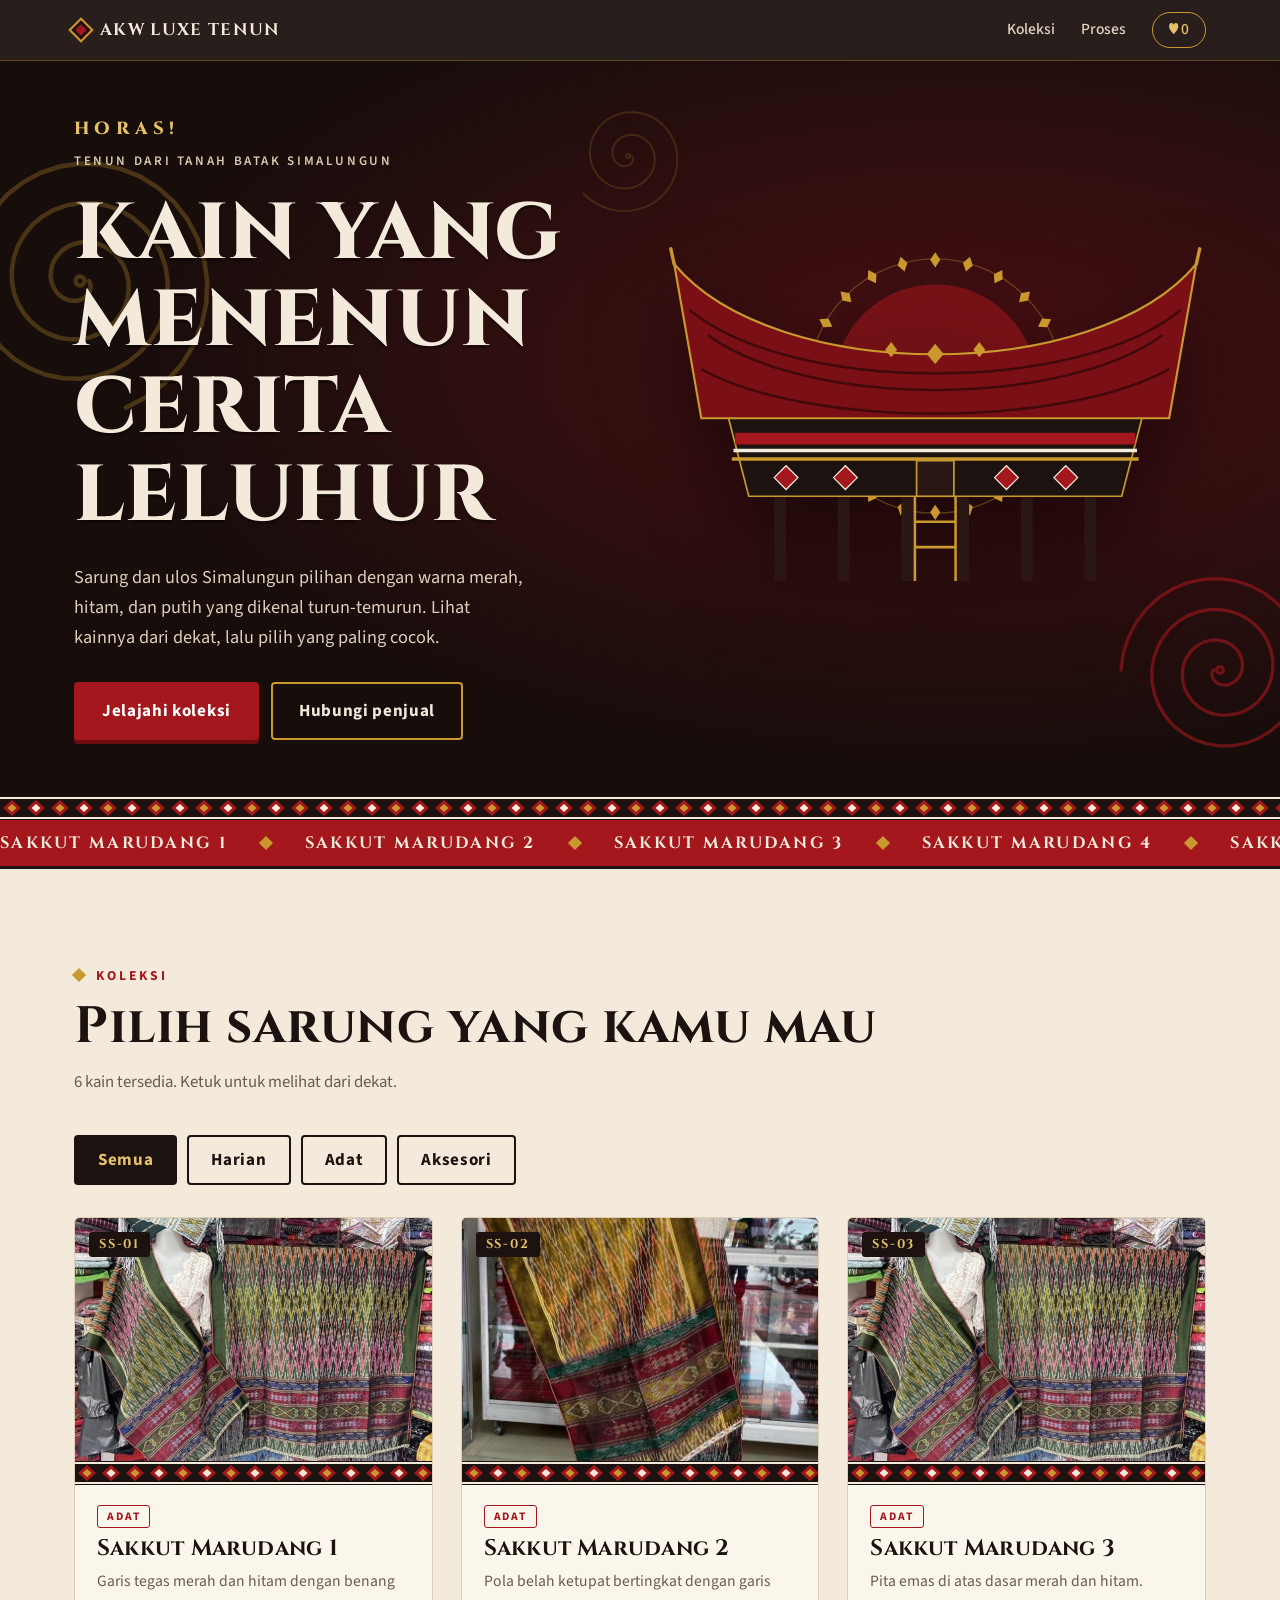
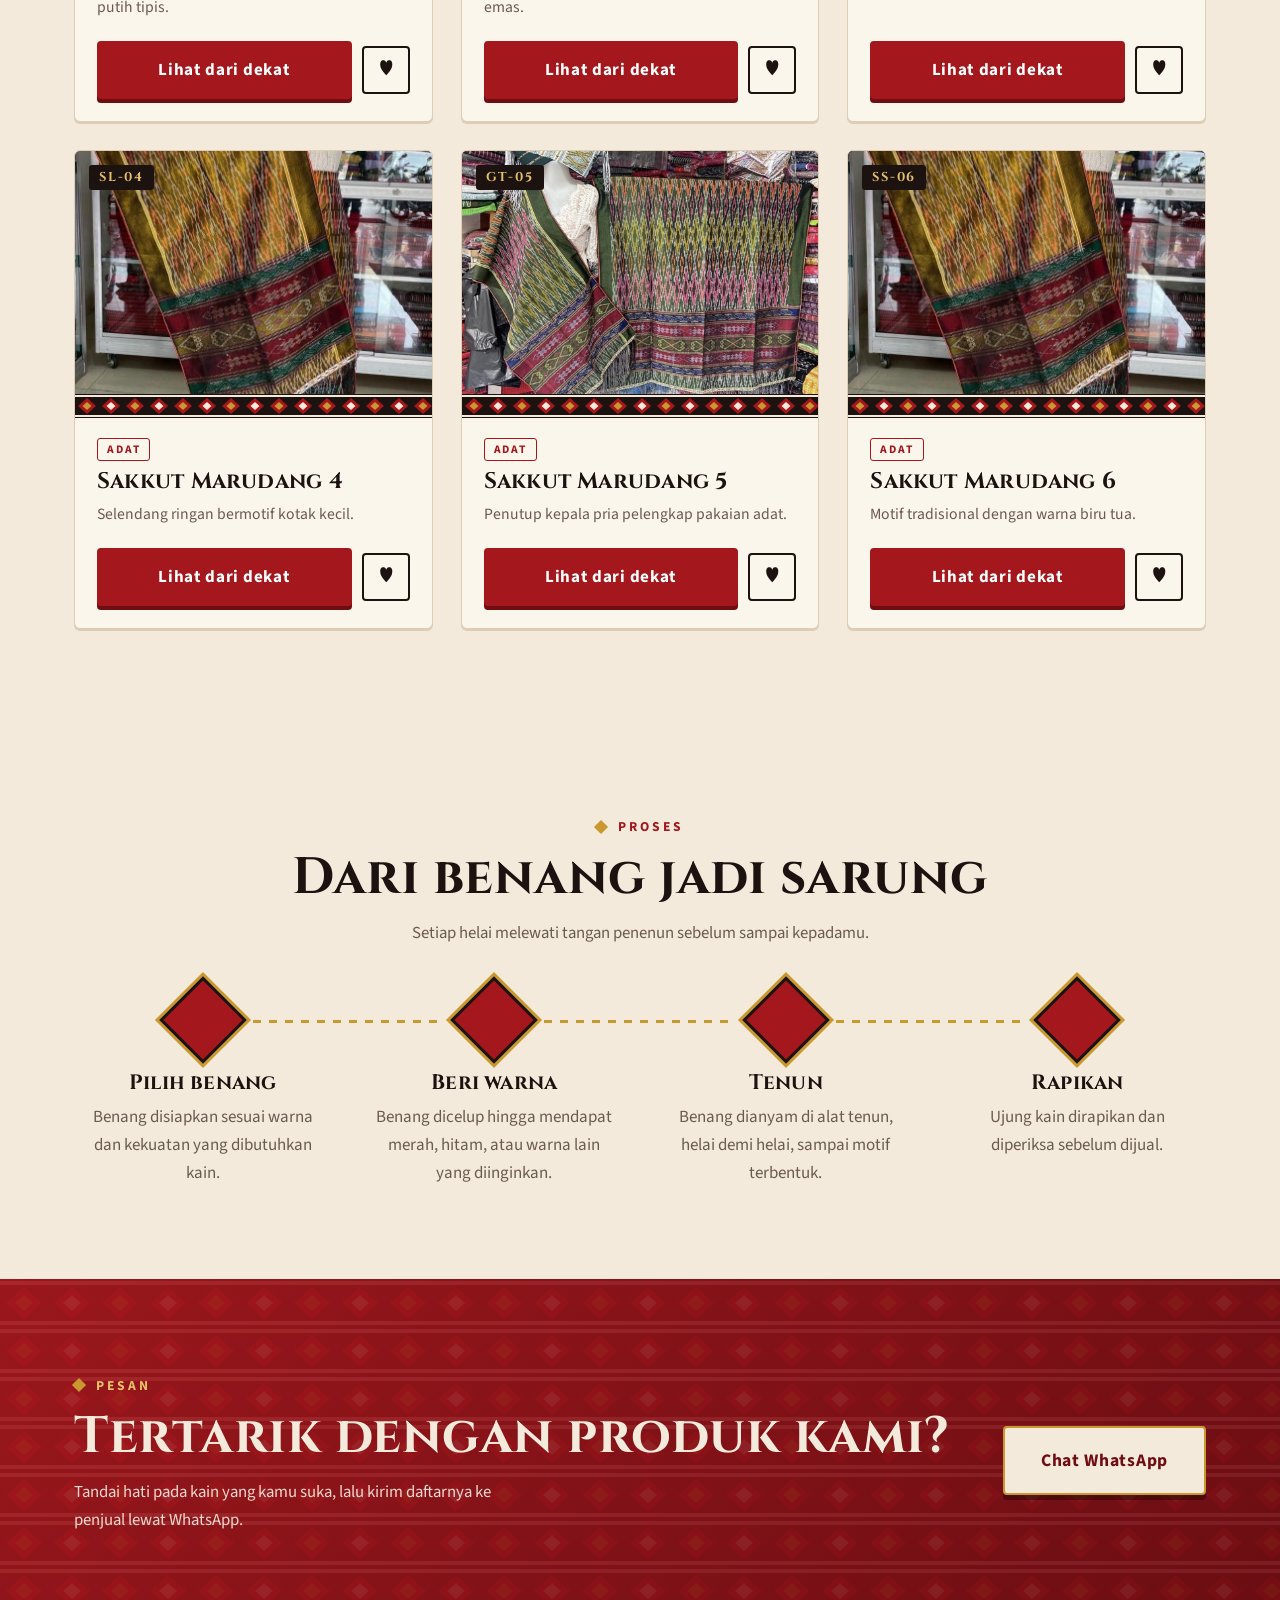
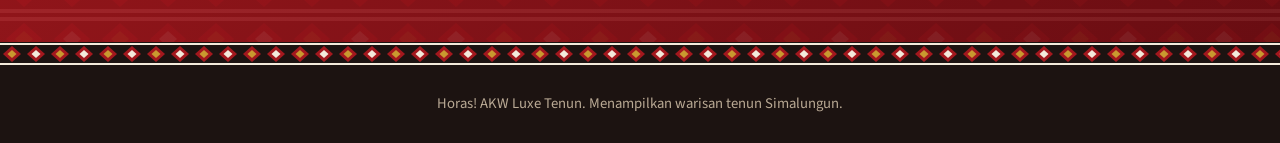
==== index.html @ 1ced28cb "Fix title typo in index.html" ====
<!DOCTYPE html>
<html lang="id">
<head>
<meta charset="utf-8">
<meta name="viewport" content="width=device-width, initial-scale=1, viewport-fit=cover">
<title>AKW Luxe Tenun</title>
<meta name="description" content="Katalog sarung dan ulos Simalungun pilihan. Lihat kainnya dari dekat, ubah warnanya, lalu pesan lewat WhatsApp.">
<link rel="preconnect" href="https://fonts.googleapis.com">
<link rel="preconnect" href="https://fonts.gstatic.com" crossorigin>
<link href="https://fonts.googleapis.com/css2?family=Cinzel:wght@600;700;800&family=Source+Sans+3:wght@400;500;600;700&display=swap" rel="stylesheet">
<link rel="stylesheet" href="style.css">
</head>
<body>

<a class="skip" href="#koleksi">Lompat ke koleksi</a>

<nav id="nav">
 <div class="wrap bar">
  <a class="brand" href="#atas" aria-label="Sarung Simalungun, ke atas"><i class="dia" aria-hidden="true"></i><span>AKW Luxe Tenun</span></a>
  <button class="burger" id="burger" aria-label="Buka menu" aria-expanded="false" aria-controls="menu"><span></span><span></span><span></span></button>
  <div class="menu" id="menu">
   <a href="#koleksi">Koleksi</a>
   <a href="#proses">Proses</a>
   <a href="#kontak" class="favpill" id="favn">♥ <span id="favc">0</span></a>
  </div>
 </div>
 <div id="prog" aria-hidden="true"></div>
</nav>

<header class="hero" id="atas">
 <div class="hero-bg" aria-hidden="true">
  <svg class="spiral s1" id="sp1" viewBox="0 0 200 200"></svg>
  <svg class="spiral s2" id="sp2" viewBox="0 0 200 200"></svg>
  <svg class="spiral s3" id="sp3" viewBox="0 0 200 200"></svg>
 </div>
 <div class="wrap hero-in">
  <div class="hero-txt">
   <p class="horas">Horas!</p>
   <small>Tenun dari tanah Batak Simalungun</small>
   <h1>Kain yang menenun cerita leluhur</h1>
   <p class="sub">Sarung dan ulos Simalungun pilihan dengan warna merah, hitam, dan putih yang dikenal turun-temurun. Lihat kainnya dari dekat, lalu pilih yang paling cocok.</p>
   <div class="btns"><a class="btn main" href="#koleksi">Jelajahi koleksi</a><a class="btn ghost" href="#kontak">Hubungi penjual</a></div>
  </div>
  <div class="hero-art" aria-hidden="true" id="art">
   <svg viewBox="0 0 640 440" class="house" role="img" aria-label="Ilustrasi rumah adat Batak">
    <g class="sun">
     <circle cx="320" cy="170" r="150" fill="none" stroke="#c9992f" stroke-opacity=".35" stroke-width="1.5"/>
     <circle cx="320" cy="170" r="120" fill="#a3171d" fill-opacity=".55"/>
     <g id="ring" fill="#c9992f"></g>
    </g>
    <g class="hs">
     <g fill="#2a1612">
      <rect x="130" y="300" width="14" height="100"/><rect x="205" y="300" width="14" height="100"/>
      <rect x="280" y="300" width="14" height="100"/><rect x="346" y="300" width="14" height="100"/>
      <rect x="421" y="300" width="14" height="100"/><rect x="496" y="300" width="14" height="100"/>
     </g>
     <path d="M296 400 L296 300 M344 400 L344 300 M296 330h48M296 360h48" stroke="#c9992f" stroke-width="3" fill="none"/>
     <path d="M100 300 L540 300 L568 192 L72 192 Z" fill="#1c1311" stroke="#c9992f" stroke-width="2"/>
     <path d="M84 232 L556 232" stroke="#a3171d" stroke-width="14"/>
     <path d="M82 246 L558 246" stroke="#f3eadb" stroke-width="4"/>
     <path d="M80 256 L560 256" stroke="#c9992f" stroke-width="4"/>
     <g fill="#a3171d" stroke="#f3eadb" stroke-width="1.5">
      <path d="M130 278 l14 -14 l14 14 l-14 14z"/><path d="M200 278 l14 -14 l14 14 l-14 14z"/>
      <path d="M390 278 l14 -14 l14 14 l-14 14z"/><path d="M460 278 l14 -14 l14 14 l-14 14z"/>
     </g>
     <rect x="298" y="258" width="44" height="42" fill="#2a1612" stroke="#c9992f" stroke-width="2"/>
     <path d="M12 26 C 130 168, 510 168, 628 26 L 596 208 L 44 208 Z" fill="#7a1015" stroke="#c9992f" stroke-width="2.5"/>
     <path d="M52 110 C 170 196, 470 196, 588 110" stroke="#2a0709" stroke-width="3" fill="none" opacity=".7"/>
     <path d="M44 150 C 170 220, 470 220, 596 150" stroke="#2a0709" stroke-width="3" fill="none" opacity=".7"/>
     <path d="M30 80 C 150 180, 490 180, 610 80" stroke="#2a0709" stroke-width="3" fill="none" opacity=".7"/>
     <path d="M12 26 l-4 -18 M628 26 l4 -18" stroke="#c9992f" stroke-width="4" stroke-linecap="round"/>
     <g fill="#c9992f"><path d="M320 120 l10 12 l-10 12 l-10 -12z"/><path d="M268 118 l7 9 l-7 9 l-7 -9z"/><path d="M372 118 l7 9 l-7 9 l-7 -9z"/></g>
    </g>
   </svg>
  </div>
 </div>
 <div class="band" aria-hidden="true"></div>
</header>

<div class="tick" aria-hidden="true"><div id="tk"></div></div>

<main>

<section id="koleksi">
 <div class="wrap">
  <div class="sec-head">
   <p class="kicker">Koleksi</p>
   <h2>Pilih sarung yang kamu mau</h2>
   <p class="lead" id="cnt"></p>
  </div>
  <div class="filters" id="flt" role="group" aria-label="Saring koleksi"></div>
  <div class="grid" id="grid"></div>
 </div>
</section>

<section id="proses">
 <div class="wrap">
  <div class="sec-head center">
   <p class="kicker">Proses</p>
   <h2>Dari benang jadi sarung</h2>
   <p class="lead">Setiap helai melewati tangan penenun sebelum sampai kepadamu.</p>
  </div>
  <ol class="steps">
   <li class="step"><i class="num">1</i><h3>Pilih benang</h3><p>Benang disiapkan sesuai warna dan kekuatan yang dibutuhkan kain.</p></li>
   <li class="step"><i class="num">2</i><h3>Beri warna</h3><p>Benang dicelup hingga mendapat merah, hitam, atau warna lain yang diinginkan.</p></li>
   <li class="step"><i class="num">3</i><h3>Tenun</h3><p>Benang dianyam di alat tenun, helai demi helai, sampai motif terbentuk.</p></li>
   <li class="step"><i class="num">4</i><h3>Rapikan</h3><p>Ujung kain dirapikan dan diperiksa sebelum dijual.</p></li>
  </ol>
 </div>
</section>

<section class="contact" id="kontak">
 <div class="wrap contact-in">
  <div>
   <p class="kicker light">Pesan</p>
   <h2>Tertarik dengan produk kami?</h2>
   <p class="lead" id="favtxt"></p>
   <div id="favlist" class="chips"></div>
  </div>
  <a class="btn wa" id="wa" href="https://wa.me/6282284374150" rel="noopener">Chat WhatsApp</a>
 </div>
</section>
</main>

<div class="band" aria-hidden="true"></div>
<footer><div class="wrap">Horas! AKW Luxe Tenun. Menampilkan warisan tenun Simalungun.</div></footer>

<dialog id="dlg" aria-labelledby="dt">
 <button class="x" id="dx" aria-label="Tutup">&times;</button>
 <div class="vw">
  <div class="stage" id="stg"><div class="fab" id="fab"><div class="fin pt" id="fin"></div></div><div class="thumbs" id="thumbs" hidden></div></div>
  <div class="info">
   <span class="tag" id="dc"></span>
   <h2 id="dt"></h2>
   <p id="dd"></p>
   <p class="use" id="du"></p>
   <div class="ctl">
    <label class="lbl" for="zm" id="zml">Perbesar serat kain</label>
    <input type="range" id="zm" min="12" max="48" value="24">
   </div>
   <p class="hint">Gerakkan kursor atau jari di atas kain untuk memiringkannya.</p>
   <div class="btns end"><button class="btn main" id="dfav"></button><a class="btn ghost" id="dwa" href="#" rel="noopener">Tanya kain ini</a></div>
  </div>
 </div>
</dialog>

<script src="script.js"></script>
</body>
</html>
---- style.css ----
/* ===== Sarung Simalungun, gaya Batak =====
   Palet: merah ulos, hitam, putih gading, emas. */
:root{
 --red:#a3171d;--red-d:#6f0d12;--ink:#1c1311;--ink2:#2a1a16;--gold:#c9992f;--gold-l:#e6c06a;
 --cream:#f3eadb;--paper:#fbf6ec;--line:#dccdb4;--muted:#6b5a52;
 --band:url("data:image/svg+xml,%3Csvg xmlns='http://www.w3.org/2000/svg' width='48' height='24' viewBox='0 0 48 24'%3E%3Crect width='48' height='24' fill='%231c1311'/%3E%3Crect y='1' width='48' height='2' fill='%23f3eadb'/%3E%3Crect y='21' width='48' height='2' fill='%23f3eadb'/%3E%3Cpath d='M12 4l9 8-9 8-9-8z' fill='%23a3171d'/%3E%3Cpath d='M36 4l9 8-9 8-9-8z' fill='%23a3171d'/%3E%3Cpath d='M12 8l4.5 4-4.5 4-4.5-4z' fill='%23c9992f'/%3E%3Cpath d='M36 8l4.5 4-4.5 4-4.5-4z' fill='%23f3eadb'/%3E%3C/svg%3E");
 --head:"Cinzel",Georgia,"Times New Roman",serif;
 --body:"Source Sans 3",system-ui,-apple-system,"Segoe UI",sans-serif;
}
*,*::before,*::after{box-sizing:border-box}
html{scroll-behavior:smooth;scroll-padding-top:72px;background:var(--ink)}
body{margin:0;background:var(--cream);color:var(--ink);font:17px/1.65 var(--body);-webkit-font-smoothing:antialiased;overflow-x:hidden}
h1,h2,h3{font-family:var(--head);font-weight:700;line-height:1.1;margin:0;letter-spacing:.01em}
p{margin:0}
button{font:inherit;color:inherit;cursor:pointer}
:focus-visible{outline:3px solid var(--gold);outline-offset:3px}
.wrap{max-width:1180px;margin:0 auto;padding:0 24px}
.skip{position:absolute;left:-999px;top:8px;background:var(--gold);color:var(--ink);padding:8px 14px;z-index:100;border-radius:6px}
.skip:focus{left:8px}

/* pita ulos */
.band{height:24px;background:var(--band) 0 0/48px 24px repeat-x}
.dia{display:inline-block;width:14px;height:14px;background:var(--red);transform:rotate(45deg);box-shadow:inset 0 0 0 3px var(--ink),0 0 0 2px var(--gold)}

/* ===== navigasi ===== */
nav{position:sticky;top:0;z-index:50;background:rgba(23,13,11,.92);backdrop-filter:blur(10px);border-bottom:1px solid rgba(201,153,47,.35);color:var(--cream)}
.bar{display:flex;align-items:center;justify-content:space-between;height:60px}
.brand{display:flex;align-items:center;gap:12px;color:var(--cream);text-decoration:none;font:700 1.05rem var(--head);letter-spacing:.08em;text-transform:uppercase;white-space:nowrap}
.menu{display:flex;align-items:center;gap:26px}
.menu a{color:#e3d6c2;text-decoration:none;font-weight:500;font-size:.97rem;padding:6px 0;position:relative}
.menu a:not(.favpill)::after{content:"";position:absolute;left:0;right:0;bottom:0;height:2px;background:var(--gold);transform:scaleX(0);transform-origin:left;transition:transform .3s}
.menu a:hover::after,.menu a.on::after{transform:scaleX(1)}
.menu a:hover{color:#fff}
.favpill{border:1.5px solid var(--gold);color:var(--gold-l)!important;border-radius:999px;padding:4px 16px!important;font-weight:600;transition:background .2s,color .2s}
.favpill:hover{background:var(--gold);color:var(--ink)!important}
.favpill.bump{animation:bump .4s}
@keyframes bump{50%{transform:scale(1.18)}}
#prog{position:absolute;left:0;bottom:-1px;height:3px;width:0;background:linear-gradient(90deg,var(--red),var(--gold))}
.burger{display:none;background:none;border:0;width:44px;height:44px;padding:0;position:relative}
.burger span{position:absolute;left:10px;right:10px;height:2px;background:var(--cream);transition:.25s}
.burger span:nth-child(1){top:15px}.burger span:nth-child(2){top:21px}.burger span:nth-child(3){top:27px}
.burger[aria-expanded="true"] span:nth-child(1){top:21px;transform:rotate(45deg)}
.burger[aria-expanded="true"] span:nth-child(2){opacity:0}
.burger[aria-expanded="true"] span:nth-child(3){top:21px;transform:rotate(-45deg)}
@media(max-width:760px){
 .burger{display:block}
 .menu{position:absolute;top:60px;left:0;right:0;flex-direction:column;align-items:stretch;gap:0;background:#170d0b;border-bottom:1px solid rgba(201,153,47,.35);padding:8px 24px 18px;display:none}
 .menu.open{display:flex}
 .menu a{padding:14px 0;border-bottom:1px solid rgba(255,255,255,.08)}
 .favpill{text-align:center;margin-top:12px;border-bottom:1.5px solid var(--gold)!important}
}

/* ===== tombol ===== */
.btns{display:flex;gap:12px;flex-wrap:wrap}
.btns.end{margin-top:auto;padding-top:6px}
.btn{display:inline-flex;align-items:center;justify-content:center;padding:13px 26px;border-radius:4px;text-decoration:none;font-weight:700;letter-spacing:.04em;border:2px solid var(--gold);background:none;color:var(--ink);transition:transform .2s,box-shadow .2s,background .2s,color .2s}
.btn:hover{transform:translateY(-2px);box-shadow:0 6px 0 rgba(0,0,0,.18)}
.btn.main{background:var(--red);border-color:var(--red);color:#fff;box-shadow:0 4px 0 var(--red-d)}
.btn.main:hover{box-shadow:0 6px 0 var(--red-d)}
.btn.ghost{color:var(--cream);border-color:var(--gold)}
.btn.ghost:hover{background:var(--gold);color:var(--ink)}
.btn.sm{padding:9px 18px;font-size:.92rem}
.dlg-light .btn.ghost,.info .btn.ghost{color:var(--ink)}
.info .btn.ghost:hover{color:var(--ink)}

/* ===== hero ===== */
.hero{position:relative;background:radial-gradient(ellipse at 75% 40%,#4a0f13 0,#170d0b 62%);color:var(--cream);overflow:hidden}
.hero-bg{position:absolute;inset:0;pointer-events:none}
.spiral{position:absolute;fill:none;stroke:var(--gold);stroke-width:3;stroke-linecap:round;opacity:.28}
.s1{width:300px;left:-70px;top:70px}
.s2{width:220px;right:-50px;bottom:40px;stroke:var(--red);opacity:.6;transform:scaleX(-1)}
.s3{width:130px;left:44%;top:30px;opacity:.18}
.hero-in{position:relative;display:grid;grid-template-columns:1.05fr 1fr;gap:20px;align-items:center;min-height:min(720px,calc(100svh - 84px));padding-top:56px;padding-bottom:56px}
.horas{font:800 1.1rem var(--head);color:var(--gold-l);letter-spacing:.3em;text-transform:uppercase;margin-bottom:10px}
.hero small{display:block;color:#d9c9b0;letter-spacing:.2em;text-transform:uppercase;font-weight:600;font-size:.82rem;margin-bottom:18px}
.hero h1{font-size:clamp(2.5rem,6.2vw,5rem);text-transform:uppercase;font-weight:800;margin-bottom:22px;text-shadow:0 3px 0 rgba(0,0,0,.35)}
.sub{max-width:50ch;color:#ddd0bb;font-size:1.14rem;margin-bottom:30px}
.hero-txt>*{opacity:0;transform:translateY(18px);animation:up .8s cubic-bezier(.2,.7,.2,1) forwards}
.hero-txt>*:nth-child(2){animation-delay:.08s}.hero-txt>*:nth-child(3){animation-delay:.16s}.hero-txt>*:nth-child(4){animation-delay:.26s}.hero-txt>*:nth-child(5){animation-delay:.36s}
@keyframes up{to{opacity:1;transform:none}}
.hero-art{position:relative;perspective:900px}
.house{width:100%;height:auto;display:block;filter:drop-shadow(0 30px 40px rgba(0,0,0,.5));transition:transform .2s ease-out}
.sun{transform-origin:320px 170px}
#ring{transform-origin:320px 170px;animation:spin 60s linear infinite}
@keyframes spin{to{transform:rotate(360deg)}}
@media(max-width:900px){
 .hero-in{grid-template-columns:1fr;padding-top:36px}
 .hero-art{max-width:520px;margin:0 auto;order:-1}
 .s1{opacity:.15}
}

/* teks berjalan */
.tick{overflow:hidden;background:var(--red);color:var(--cream);border-bottom:3px solid var(--ink)}
.tick div{display:flex;gap:0;width:max-content;animation:tk 50s linear infinite;font:700 1.02rem var(--head);letter-spacing:.14em;text-transform:uppercase}
.tick span{padding:12px 0;display:flex;align-items:center}
.tick span::after{content:"";width:10px;height:10px;background:var(--gold);transform:rotate(45deg);margin:0 34px}
@keyframes tk{to{transform:translateX(-50%)}}

/* ===== bagian umum ===== */
section{padding:92px 0}
section.dark{background:var(--ink);color:var(--cream)}
section.paper{background:var(--paper);border-block:1px solid var(--line)}
.sec-head{margin-bottom:38px}
.sec-head.center{text-align:center}.sec-head.center .lead{margin-inline:auto}
.kicker{display:inline-flex;align-items:center;gap:12px;color:var(--red);font:700 .85rem var(--body);letter-spacing:.22em;text-transform:uppercase;margin-bottom:14px}
.kicker::before{content:"";width:10px;height:10px;background:var(--gold);transform:rotate(45deg)}
.dark .kicker,.kicker.light{color:var(--gold-l)}
h2{font-size:clamp(2rem,4.6vw,3.2rem);margin-bottom:14px}
.lead{max-width:58ch;color:var(--muted);font-size:1.05rem}
.dark .lead{color:#cdbfa9}

.rv{opacity:0;transform:translateY(26px);transition:opacity .7s,transform .7s cubic-bezier(.2,.7,.2,1)}
.rv.in{opacity:1;transform:none}

/* ===== motif kain ===== */
.pt{--s:24px;--s2:calc(var(--s)*1.2);position:relative}
.pt::after{content:"";position:absolute;inset:0;pointer-events:none;background:repeating-linear-gradient(0deg,rgba(0,0,0,.1) 0 1px,transparent 1px 3px),repeating-linear-gradient(90deg,rgba(255,255,255,.06) 0 1px,transparent 1px 3px)}
.p1{background:repeating-linear-gradient(90deg,var(--a) 0 var(--s),var(--b) var(--s) calc(var(--s)*1.25),var(--c) calc(var(--s)*1.25) calc(var(--s)*1.45),var(--b) calc(var(--s)*1.45) calc(var(--s)*1.7))}
.p2{background:repeating-linear-gradient(0deg,transparent 0 calc(var(--s2)*.9),var(--c) calc(var(--s2)*.9) var(--s2)),
 linear-gradient(135deg,var(--b) 25%,transparent 25%) calc(var(--s2)/-2) 0/var(--s2) var(--s2),
 linear-gradient(225deg,var(--b) 25%,transparent 25%) calc(var(--s2)/-2) 0/var(--s2) var(--s2),
 linear-gradient(315deg,var(--b) 25%,transparent 25%) 0 0/var(--s2) var(--s2),
 linear-gradient(45deg,var(--b) 25%,var(--a) 25%) 0 0/var(--s2) var(--s2)}
.p3{background:repeating-linear-gradient(0deg,transparent 0 calc(var(--s)*.7),var(--c) calc(var(--s)*.7) var(--s)),repeating-linear-gradient(90deg,var(--a) 0 calc(var(--s)*1.5),var(--b) calc(var(--s)*1.5) calc(var(--s)*3))}
.p4{background:radial-gradient(var(--c) 0 18%,transparent 19%) 0 0/var(--s2) var(--s2),conic-gradient(var(--a) 25%,var(--b) 0 50%,var(--a) 0 75%,var(--b) 0) 0 0/var(--s2) var(--s2)}

/* ===== koleksi ===== */
.filters{display:flex;gap:10px;flex-wrap:wrap;margin-bottom:32px}
.filters button{padding:9px 22px;border-radius:4px;border:2px solid var(--ink);background:none;font-weight:700;letter-spacing:.04em;transition:.2s}
.filters button:hover{background:rgba(28,19,17,.07)}
.filters button[aria-pressed="true"]{background:var(--ink);color:var(--gold-l);border-color:var(--ink)}
.grid{display:grid;grid-template-columns:repeat(auto-fill,minmax(310px,1fr));gap:28px}
.card{background:var(--paper);border:1px solid var(--line);border-radius:6px;overflow:hidden;display:flex;flex-direction:column;box-shadow:0 2px 0 var(--line);transition:transform .3s,box-shadow .3s}
.card:hover{transform:translateY(-6px);box-shadow:0 14px 28px rgba(28,19,17,.18)}
.card[hidden]{display:none}
.fabric{position:relative;aspect-ratio:4/3;overflow:hidden}
.fabric .pat{position:absolute;inset:-2px;transition:transform .8s cubic-bezier(.2,.7,.2,1)}
.card:hover .fabric .pat{transform:scale(1.1)}
.fabric::before{content:"";position:absolute;left:0;right:0;bottom:0;height:24px;background:var(--band) 0 0/48px 24px repeat-x;z-index:2}
.code{position:absolute;top:14px;left:14px;z-index:3;background:var(--ink);color:var(--gold-l);font:700 .8rem var(--head);letter-spacing:.14em;padding:4px 10px;border-radius:3px}
.cbody{padding:20px 22px 22px;display:flex;flex-direction:column;gap:8px;flex:1}
.tag{display:inline-block;align-self:flex-start;color:var(--red);border:1.5px solid var(--red);border-radius:3px;font:700 .72rem var(--body);letter-spacing:.16em;text-transform:uppercase;padding:2px 9px}
.card h3{font-size:1.4rem}
.card p{color:var(--muted);font-size:.98rem}
.crow{display:flex;gap:10px;align-items:center;margin-top:auto;padding-top:12px}
.crow .btn{flex:1}
.fav{width:48px;height:48px;border-radius:4px;border:2px solid var(--ink);background:none;font-size:1.3rem;line-height:1;transition:.2s;flex:none}
.fav:hover{border-color:var(--red);color:var(--red)}
.fav[aria-pressed="true"]{background:var(--red);border-color:var(--red);color:#fff;animation:bump .35s}

/* ===== proses ===== */
.steps{list-style:none;margin:0;padding:0;display:grid;grid-template-columns:repeat(auto-fit,minmax(230px,1fr));gap:34px;counter-reset:s}
.step{text-align:center;padding:0 8px;position:relative;opacity:.35;transform:translateY(20px);transition:opacity .7s,transform .7s}
.step.on{opacity:1;transform:none}
.step:not(:last-child)::after{content:"";position:absolute;top:34px;left:calc(50% + 50px);width:calc(100% - 100px + 34px);height:3px;background:repeating-linear-gradient(90deg,var(--gold) 0 8px,transparent 8px 16px)}
@media(max-width:700px){.step:not(:last-child)::after{display:none}}
.num{display:grid;place-items:center;width:68px;height:68px;margin:0 auto 18px;position:relative;font:800 1.6rem var(--head);color:var(--cream);font-style:normal}
.num::before{content:"";position:absolute;inset:6px;background:var(--red);transform:rotate(45deg);box-shadow:0 0 0 3px var(--ink),0 0 0 6px var(--gold);transition:background .5s}
.step.on .num::before{background:var(--red)}
.num{z-index:1}.num{text-shadow:0 1px 0 rgba(0,0,0,.4)}
.step h3{font-size:1.3rem;margin-bottom:8px}.step p{color:var(--muted)}

/* ===== kontak ===== */
.contact{background:linear-gradient(135deg,var(--red) 0,var(--red-d) 100%);color:var(--cream);position:relative;overflow:hidden}
.contact::before{content:"";position:absolute;inset:0;background:var(--band) 0 0/96px 48px;opacity:.07}
.contact-in{position:relative;display:flex;align-items:center;justify-content:space-between;gap:36px;flex-wrap:wrap}
.contact .lead{color:#f0d9d0;margin-bottom:16px}
.chips{display:flex;gap:8px;flex-wrap:wrap}
.chips span{background:rgba(0,0,0,.28);border:1px solid var(--gold);color:var(--gold-l);padding:3px 14px;border-radius:999px;font-size:.92rem;font-weight:600}
.btn.wa{background:var(--cream);color:var(--red-d);border-color:var(--gold);padding:18px 36px;font-size:1.1rem;box-shadow:0 5px 0 rgba(0,0,0,.35)}
footer{background:var(--ink);color:#b9a994;text-align:center;padding:26px 0;font-size:.92rem}

/* ===== tampilan detail ===== */
dialog{border:3px solid var(--gold);border-radius:8px;padding:0;width:min(960px,94vw);max-width:none;max-height:92vh;overflow:auto;background:var(--paper);color:var(--ink);box-shadow:0 30px 80px rgba(0,0,0,.6)}
dialog[open]{animation:pop .35s cubic-bezier(.2,.8,.2,1)}
@keyframes pop{from{opacity:0;transform:scale(.94) translateY(16px)}}
dialog::backdrop{background:rgba(15,7,5,.82);backdrop-filter:blur(3px)}
.x{position:absolute;top:10px;right:12px;z-index:5;width:42px;height:42px;border-radius:50%;border:2px solid var(--ink);background:var(--paper);font-size:1.7rem;line-height:1;transition:.2s}
.x:hover{background:var(--red);border-color:var(--red);color:#fff;transform:rotate(90deg)}
.vw{display:grid;grid-template-columns:1.05fr 1fr}
@media(max-width:760px){.vw{grid-template-columns:1fr}}
.stage{perspective:900px;display:flex;flex-direction:column;align-items:center;justify-content:center;gap:34px;padding:44px 30px;background:radial-gradient(circle at 50% 40%,#3b1a16,#140a08);min-height:380px;position:relative;overflow:hidden}
.stage::before{content:"";position:absolute;inset:0;background:var(--band) 0 0/96px 48px;opacity:.06}
.fab{width:min(100%,280px);aspect-ratio:4/5;border-radius:4px;box-shadow:0 30px 60px rgba(0,0,0,.7);transition:transform .15s;position:relative;margin:0 0 22px}
.fin{position:absolute;inset:0;border-radius:3px;overflow:hidden}
.fab::before,.fab::after{content:"";position:absolute;left:3px;right:3px;height:20px;background:repeating-linear-gradient(90deg,#e9dcc3 0 3px,transparent 3px 7px)}
.fab::before{top:-19px}
.fab::after{bottom:-19px}
.info{padding:34px 32px 30px;display:flex;flex-direction:column;gap:14px}
.info h2{font-size:2.1rem;margin:0;padding-right:36px}
.info p{color:var(--muted)}
.info .use{color:var(--ink);font-weight:600;border-left:4px solid var(--gold);padding-left:12px}
.ctl{display:flex;flex-direction:column;gap:8px}
.lbl{font-size:.82rem;font-weight:700;letter-spacing:.14em;text-transform:uppercase;color:var(--red)}
input[type=range]{width:100%;accent-color:var(--red)}
.hint{font-size:.88rem}

@media(prefers-reduced-motion:reduce){
 *,*::before,*::after{animation:none!important;transition:none!important}
 html{scroll-behavior:auto}
 .rv,.hero-txt>*,.step{opacity:1!important;transform:none!important}
}


/* ===== foto kain ===== */
.fabric .pic{position:absolute;inset:0;width:100%;height:100%;object-fit:cover;z-index:1;transition:transform .8s cubic-bezier(.2,.7,.2,1)}
.card:hover .fabric .pic{transform:scale(1.08)}
.fabric:not(.has-img) .pic{opacity:0}
.fabric::before{z-index:2}
.fab.photo{aspect-ratio:auto;width:min(100%,400px)}
.fab.photo::before,.fab.photo::after{display:none}
.fab.photo .fin{position:relative;inset:auto;border-radius:3px;background:#140a08;max-height:64vh;display:grid}
.fab.photo .fin::after{display:none}
.fab.photo .fin img{display:block;width:100%;height:auto;max-height:64vh;object-fit:contain;transition:transform .2s}
.thumbs{display:flex;gap:10px;flex-wrap:wrap;justify-content:center;position:relative;z-index:2}
.thumbs[hidden]{display:none}
.th{width:58px;height:58px;padding:0;border:2px solid rgba(255,255,255,.35);border-radius:4px;overflow:hidden;background:#140a08;transition:border-color .2s,transform .2s}
.th img{width:100%;height:100%;object-fit:cover;display:block}
.th:hover{transform:translateY(-3px)}
.th[aria-pressed="true"]{border-color:var(--gold)}
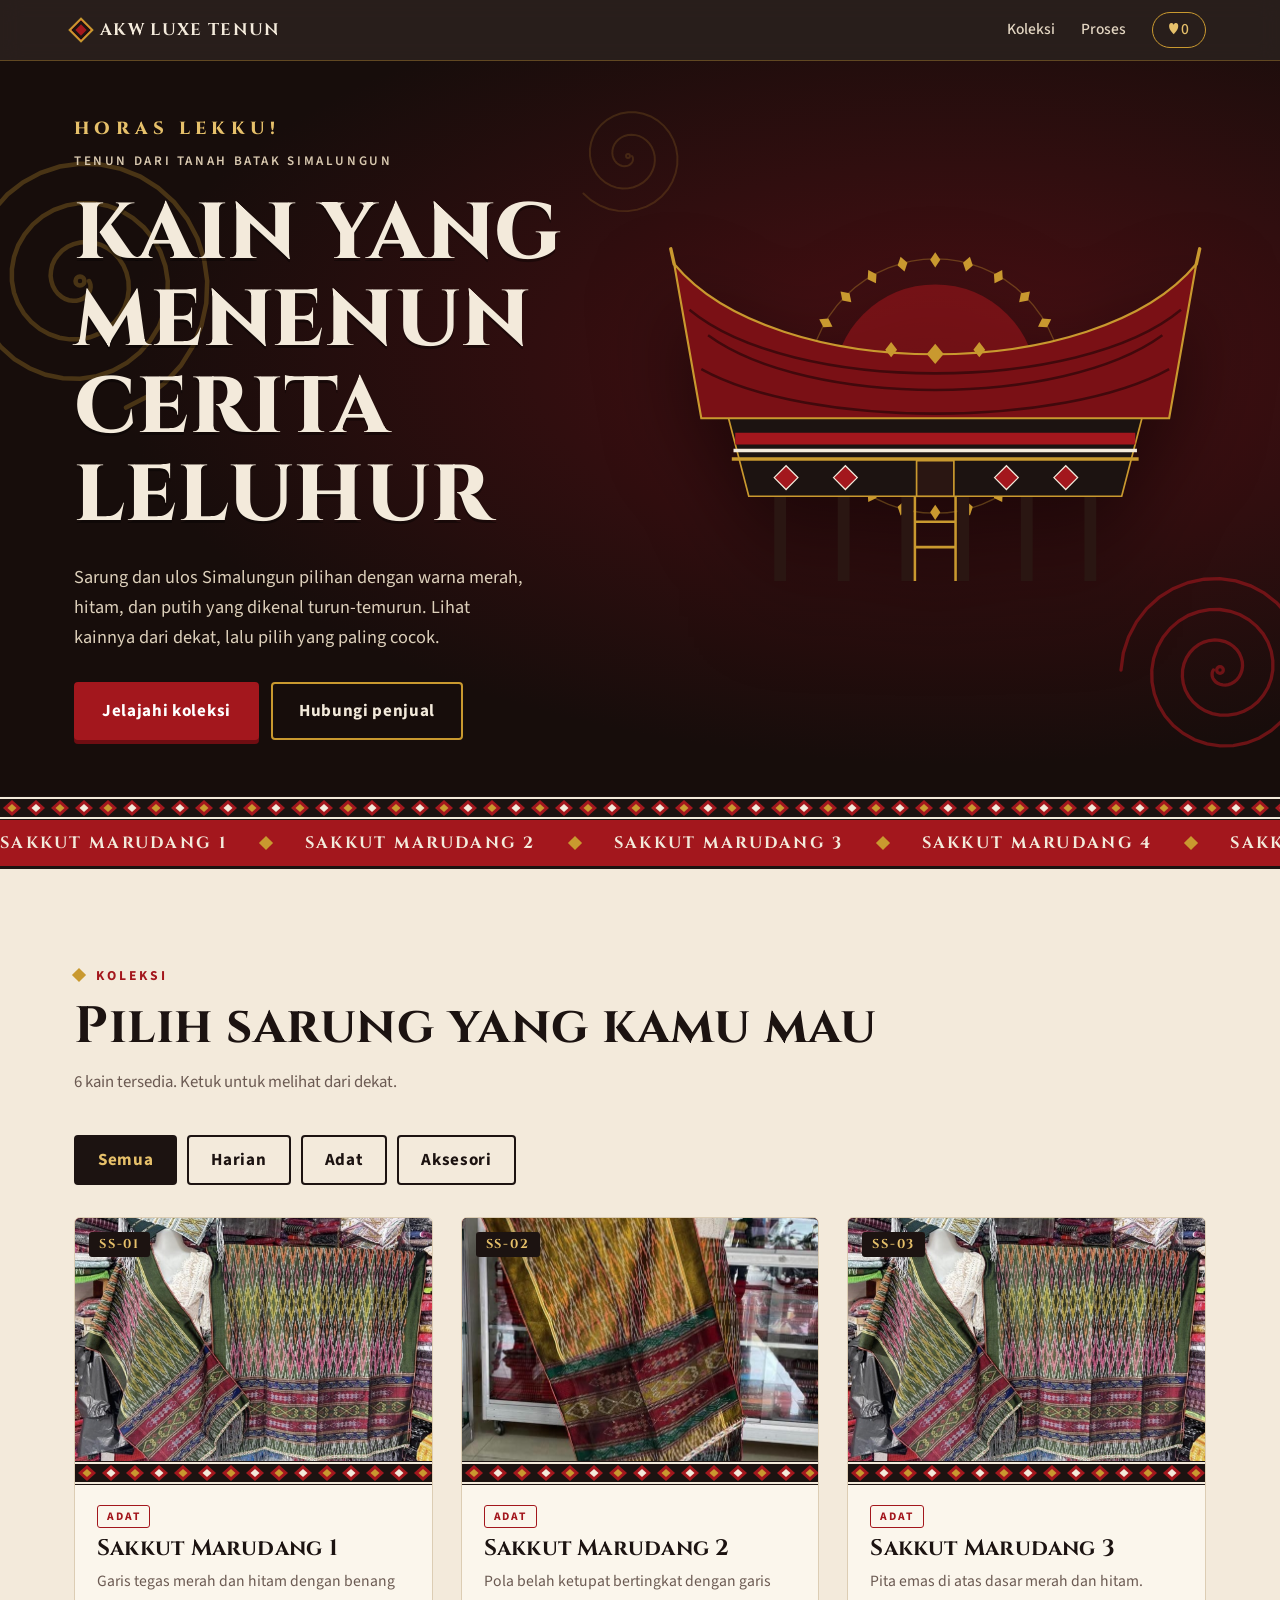
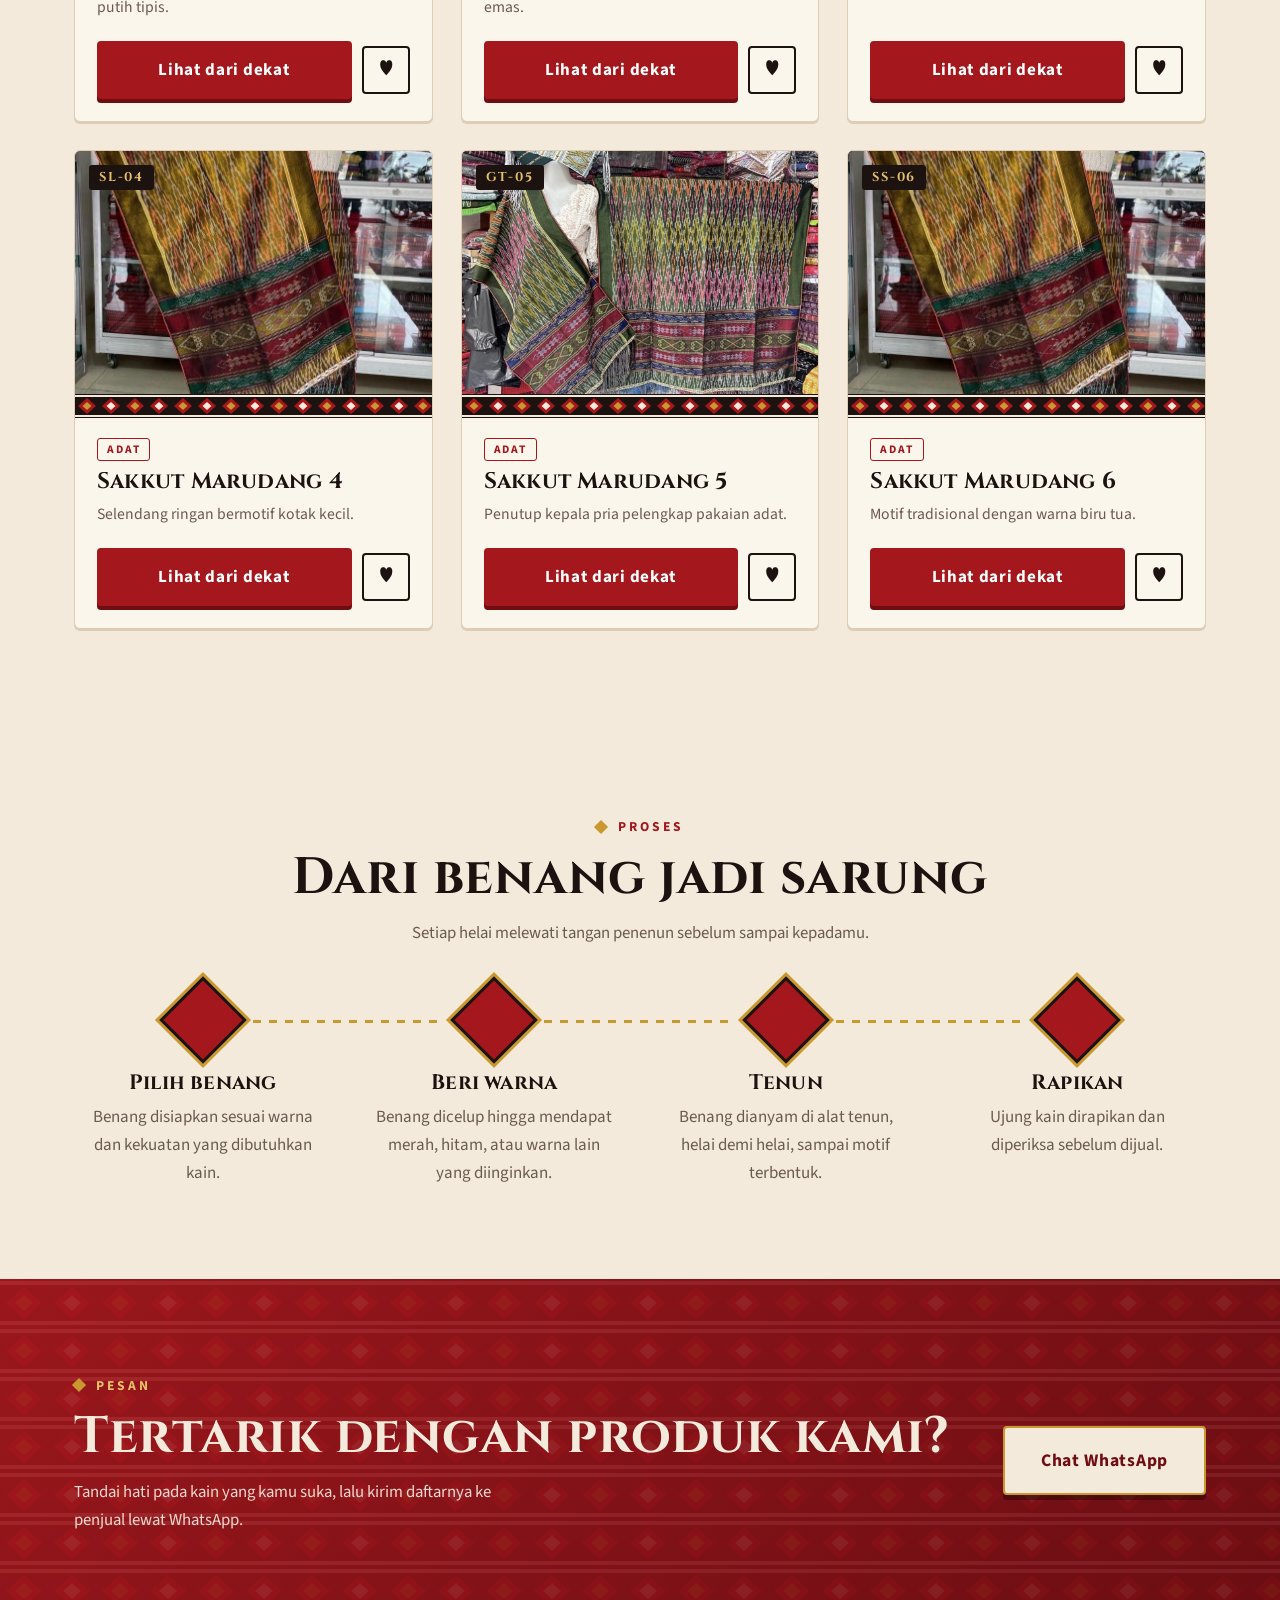
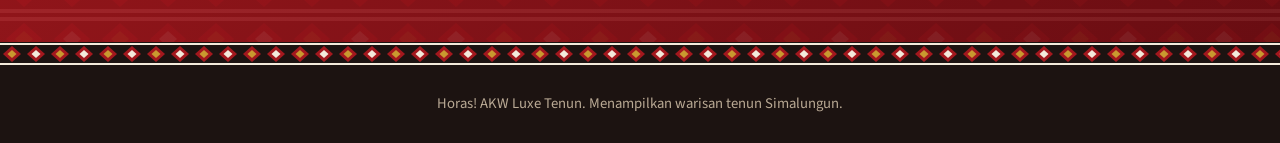
==== commit 69fc8513: "Update text in horas paragraph to 'Horas lekku!'" ====
--- a/index.html
+++ b/index.html
@@ -35,7 +35,7 @@
  </div>
  <div class="wrap hero-in">
   <div class="hero-txt">
-   <p class="horas">Horas!</p>
+   <p class="horas">Horas lekku!</p>
    <small>Tenun dari tanah Batak Simalungun</small>
    <h1>Kain yang menenun cerita leluhur</h1>
    <p class="sub">Sarung dan ulos Simalungun pilihan dengan warna merah, hitam, dan putih yang dikenal turun-temurun. Lihat kainnya dari dekat, lalu pilih yang paling cocok.</p>
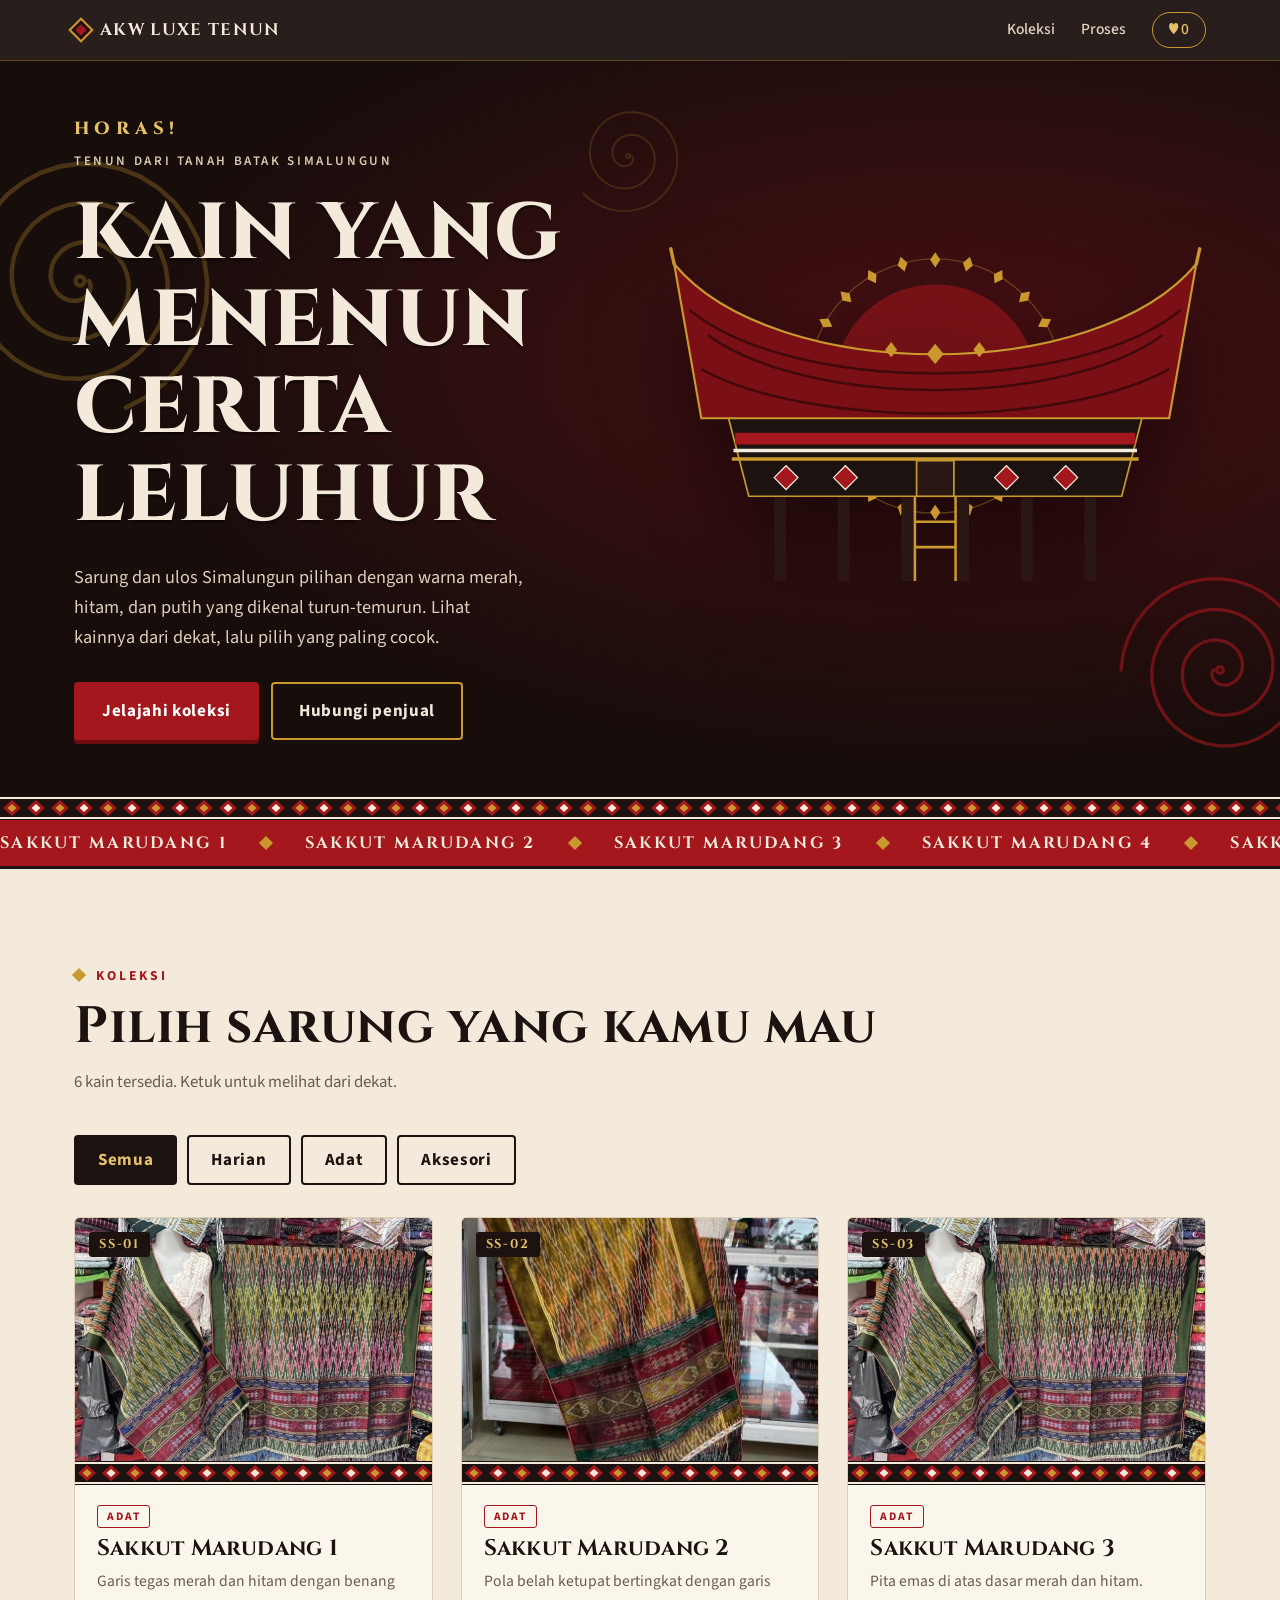
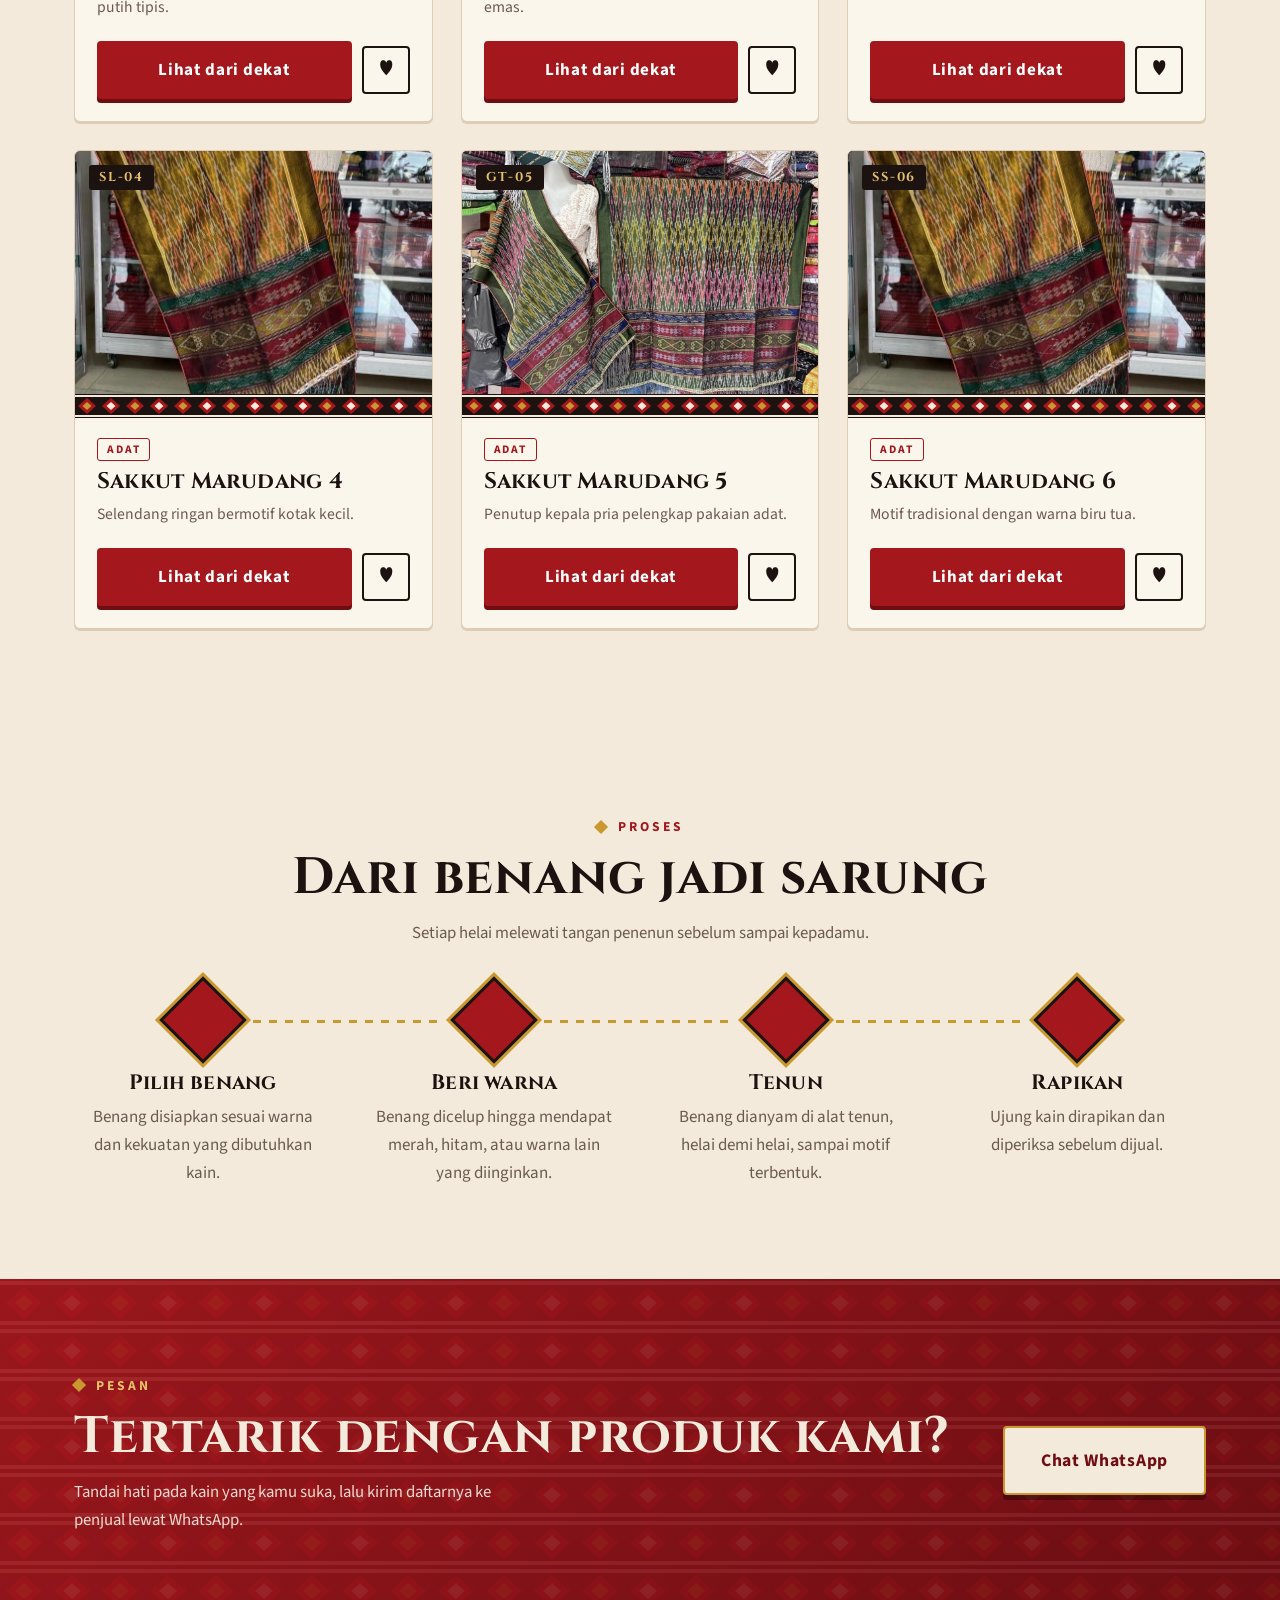
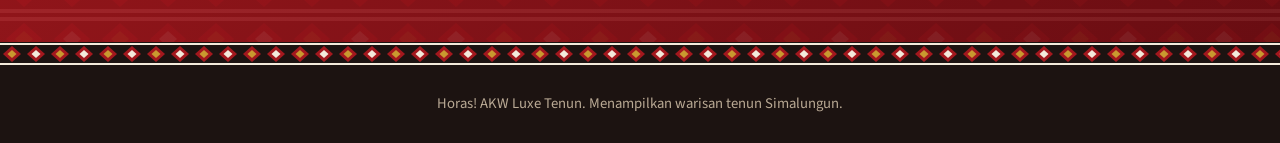
==== commit 000d5b45: "Update text from 'Horas lekku!' to 'Horas!'" ====
--- a/index.html
+++ b/index.html
@@ -35,7 +35,7 @@
  </div>
  <div class="wrap hero-in">
   <div class="hero-txt">
-   <p class="horas">Horas lekku!</p>
+   <p class="horas">Horas!</p>
    <small>Tenun dari tanah Batak Simalungun</small>
    <h1>Kain yang menenun cerita leluhur</h1>
    <p class="sub">Sarung dan ulos Simalungun pilihan dengan warna merah, hitam, dan putih yang dikenal turun-temurun. Lihat kainnya dari dekat, lalu pilih yang paling cocok.</p>
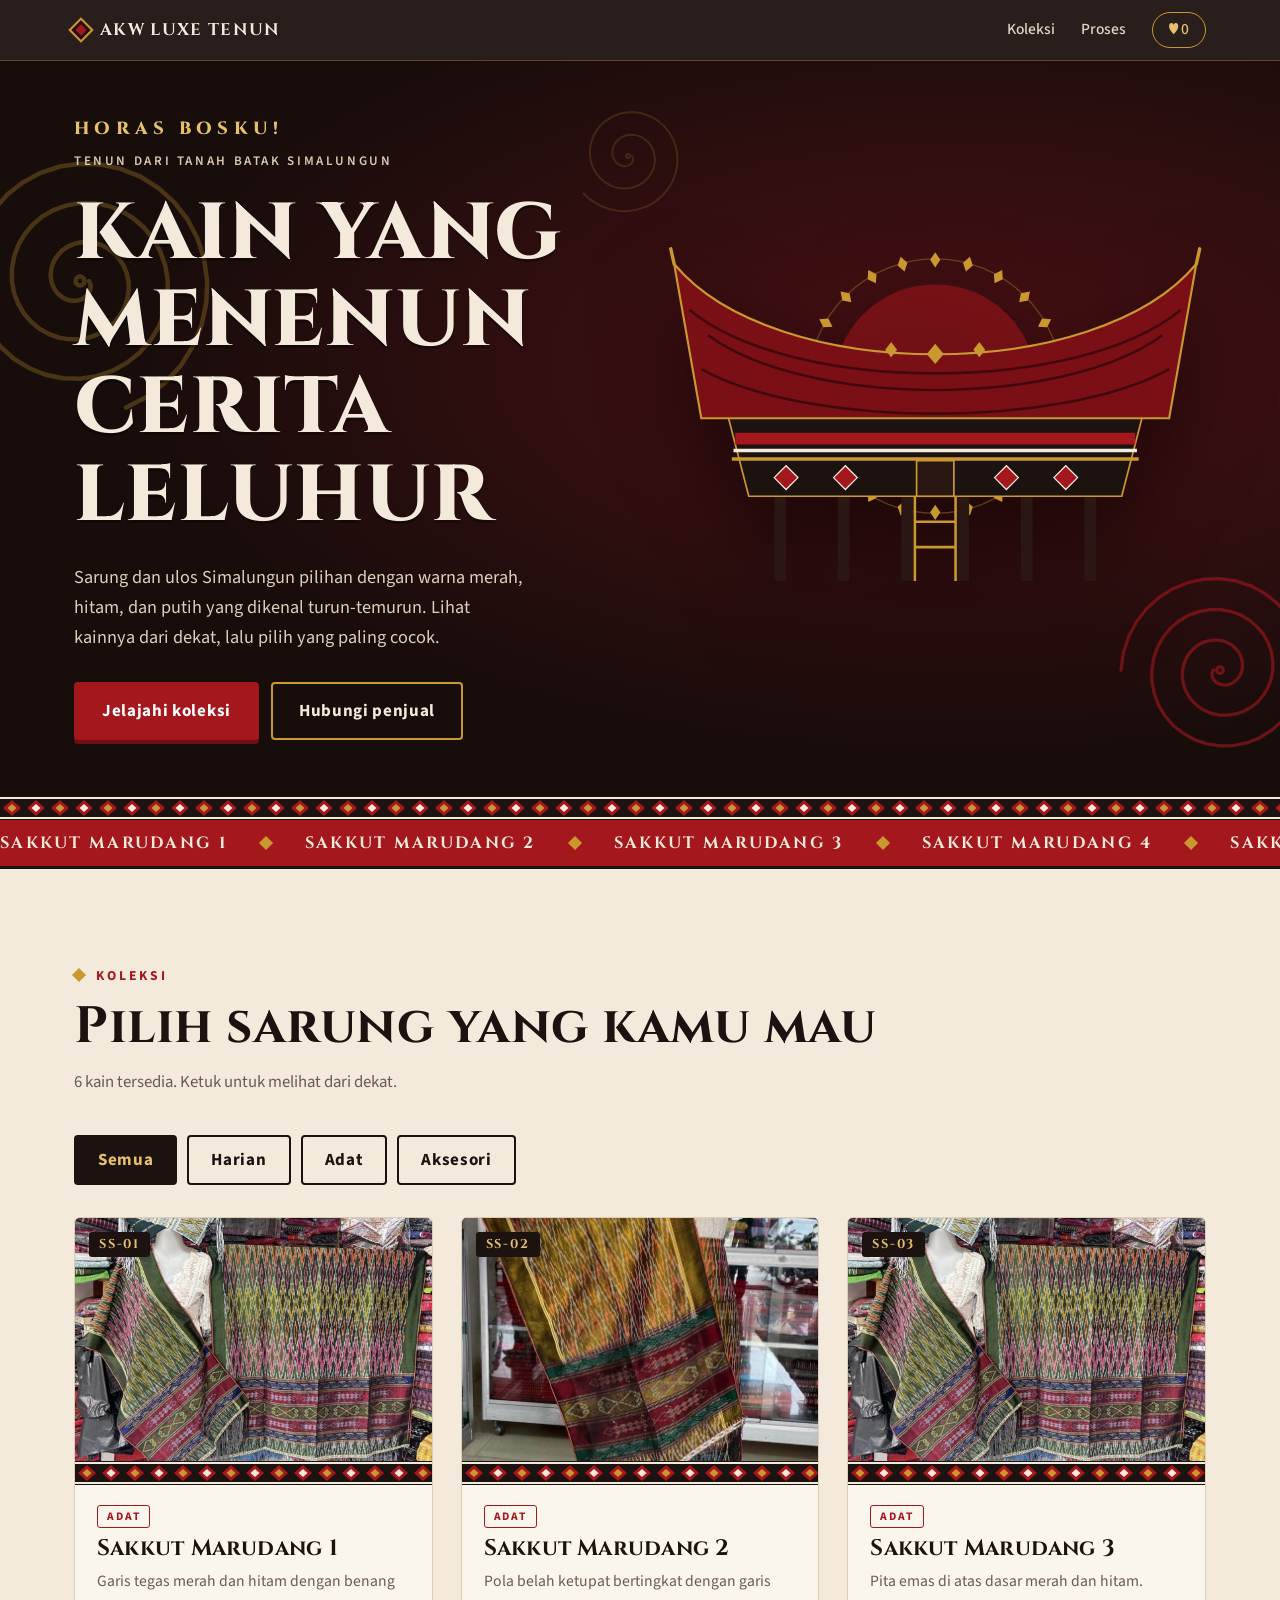
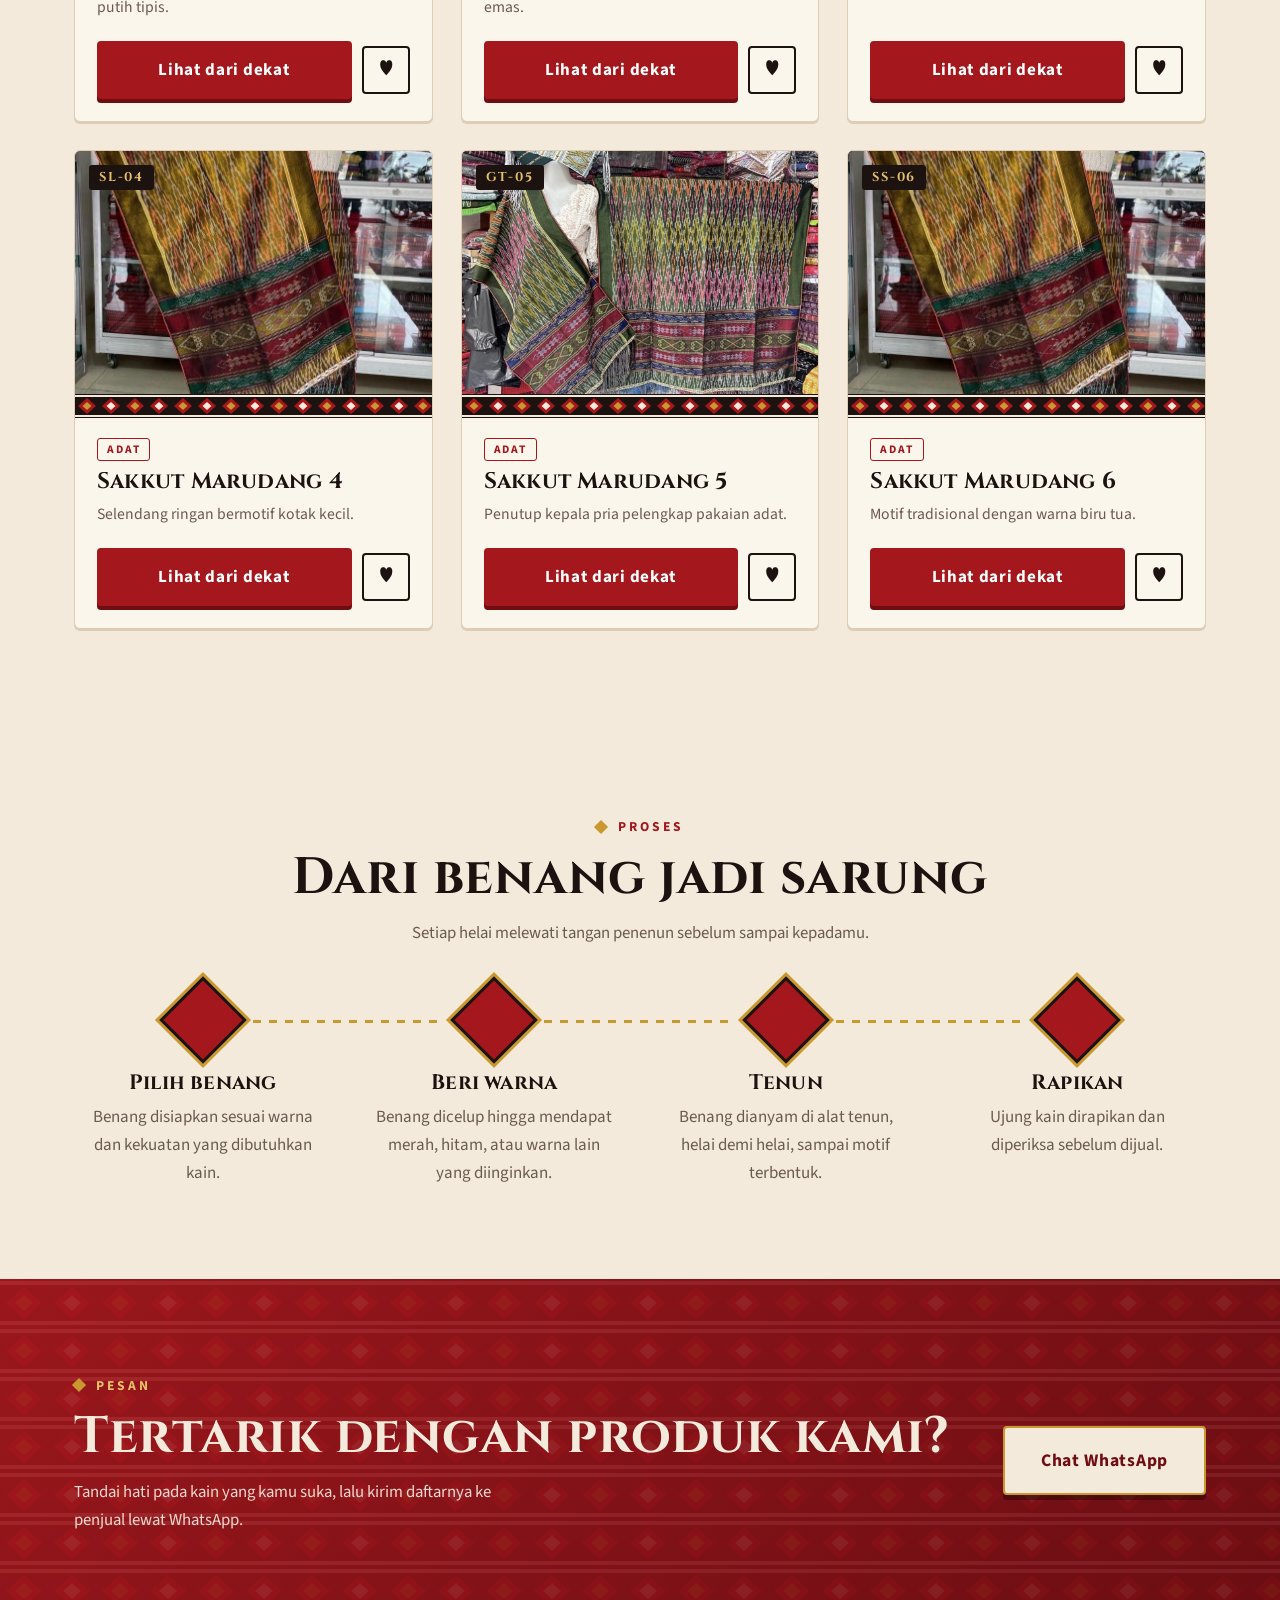
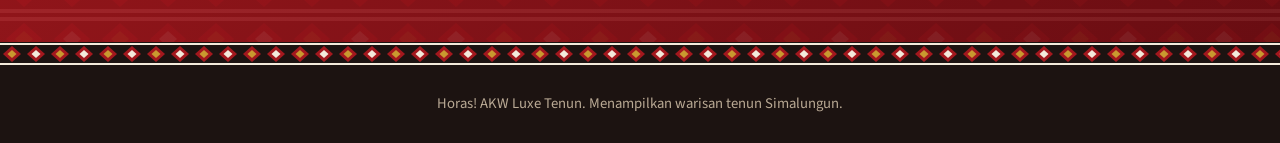
==== commit 1a141c6c: "tes" ====
--- a/index.html
+++ b/index.html
@@ -3,7 +3,7 @@
 <head>
 <meta charset="utf-8">
 <meta name="viewport" content="width=device-width, initial-scale=1, viewport-fit=cover">
-<title>AKW Luxe Tenun</title>
+<title>AKW Luxe Tenunnn</title>
 <meta name="description" content="Katalog sarung dan ulos Simalungun pilihan. Lihat kainnya dari dekat, ubah warnanya, lalu pesan lewat WhatsApp.">
 <link rel="preconnect" href="https://fonts.googleapis.com">
 <link rel="preconnect" href="https://fonts.gstatic.com" crossorigin>
@@ -35,7 +35,7 @@
  </div>
  <div class="wrap hero-in">
   <div class="hero-txt">
-   <p class="horas">Horas!</p>
+   <p class="horas">Horas bosku!</p>
    <small>Tenun dari tanah Batak Simalungun</small>
    <h1>Kain yang menenun cerita leluhur</h1>
    <p class="sub">Sarung dan ulos Simalungun pilihan dengan warna merah, hitam, dan putih yang dikenal turun-temurun. Lihat kainnya dari dekat, lalu pilih yang paling cocok.</p>
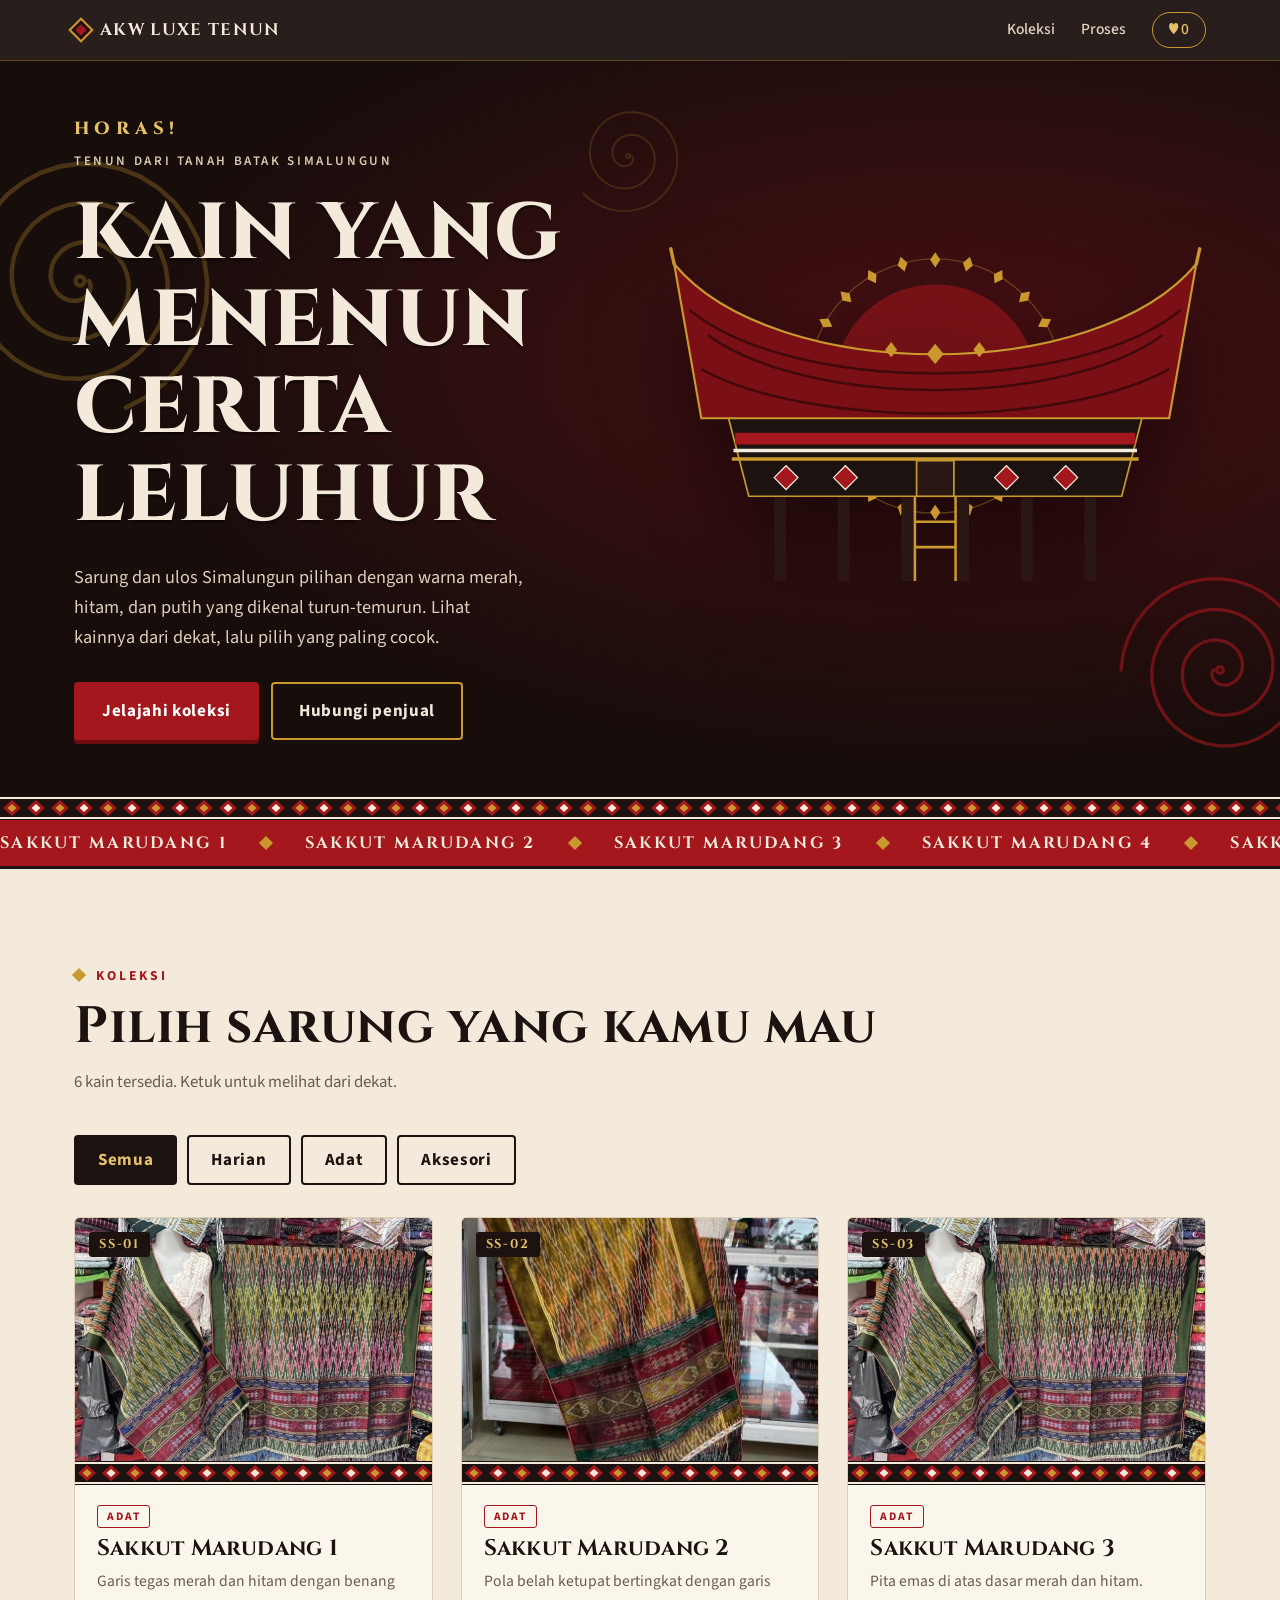
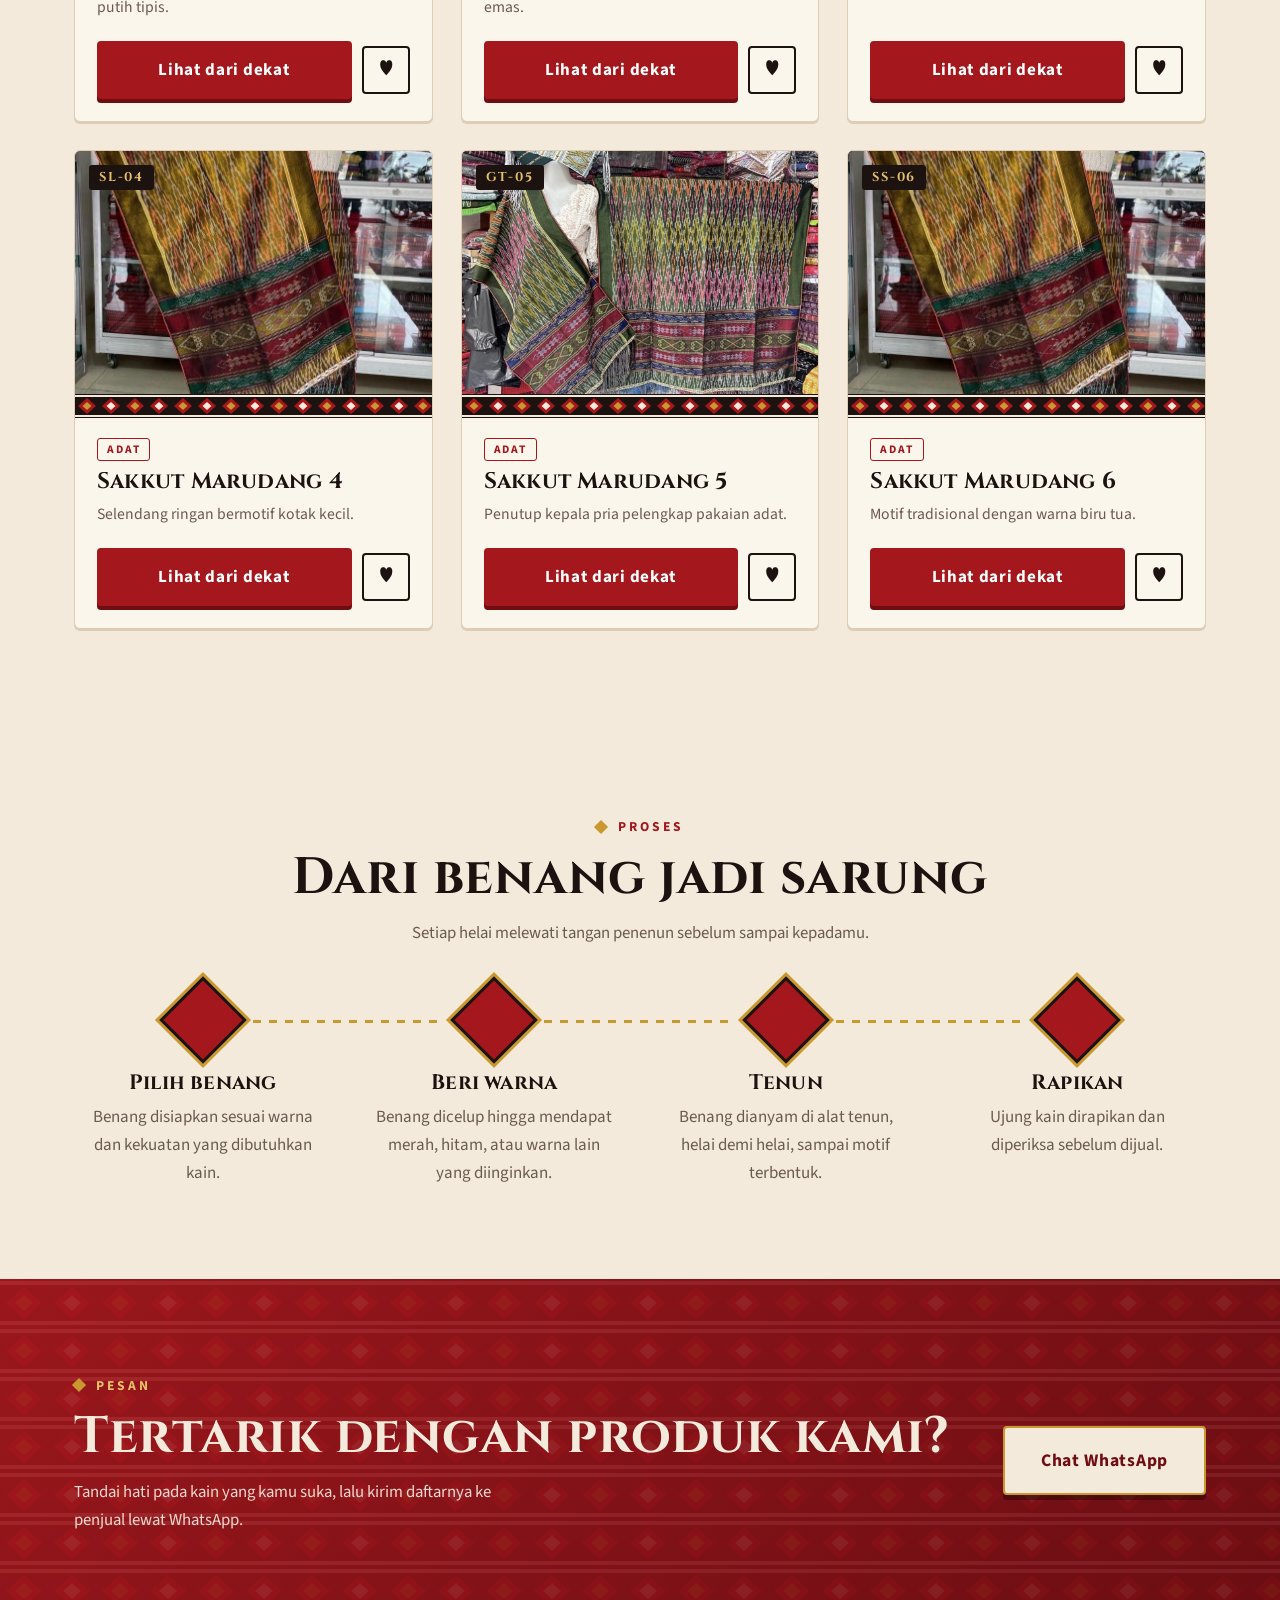
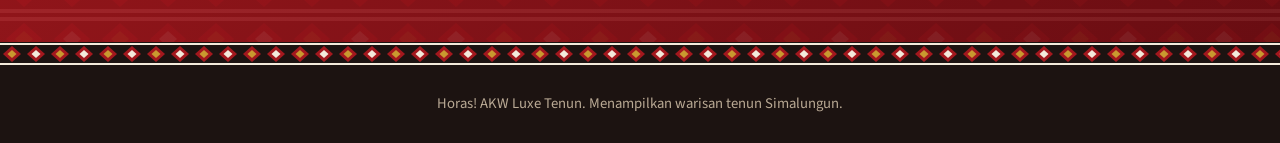
==== commit 4613e458: "back to horas" ====
--- a/index.html
+++ b/index.html
@@ -3,7 +3,7 @@
 <head>
 <meta charset="utf-8">
 <meta name="viewport" content="width=device-width, initial-scale=1, viewport-fit=cover">
-<title>AKW Luxe Tenunnn</title>
+<title>AKW Luxe Tenun</title>
 <meta name="description" content="Katalog sarung dan ulos Simalungun pilihan. Lihat kainnya dari dekat, ubah warnanya, lalu pesan lewat WhatsApp.">
 <link rel="preconnect" href="https://fonts.googleapis.com">
 <link rel="preconnect" href="https://fonts.gstatic.com" crossorigin>
@@ -35,7 +35,7 @@
  </div>
  <div class="wrap hero-in">
   <div class="hero-txt">
-   <p class="horas">Horas bosku!</p>
+   <p class="horas">Horas!</p>
    <small>Tenun dari tanah Batak Simalungun</small>
    <h1>Kain yang menenun cerita leluhur</h1>
    <p class="sub">Sarung dan ulos Simalungun pilihan dengan warna merah, hitam, dan putih yang dikenal turun-temurun. Lihat kainnya dari dekat, lalu pilih yang paling cocok.</p>
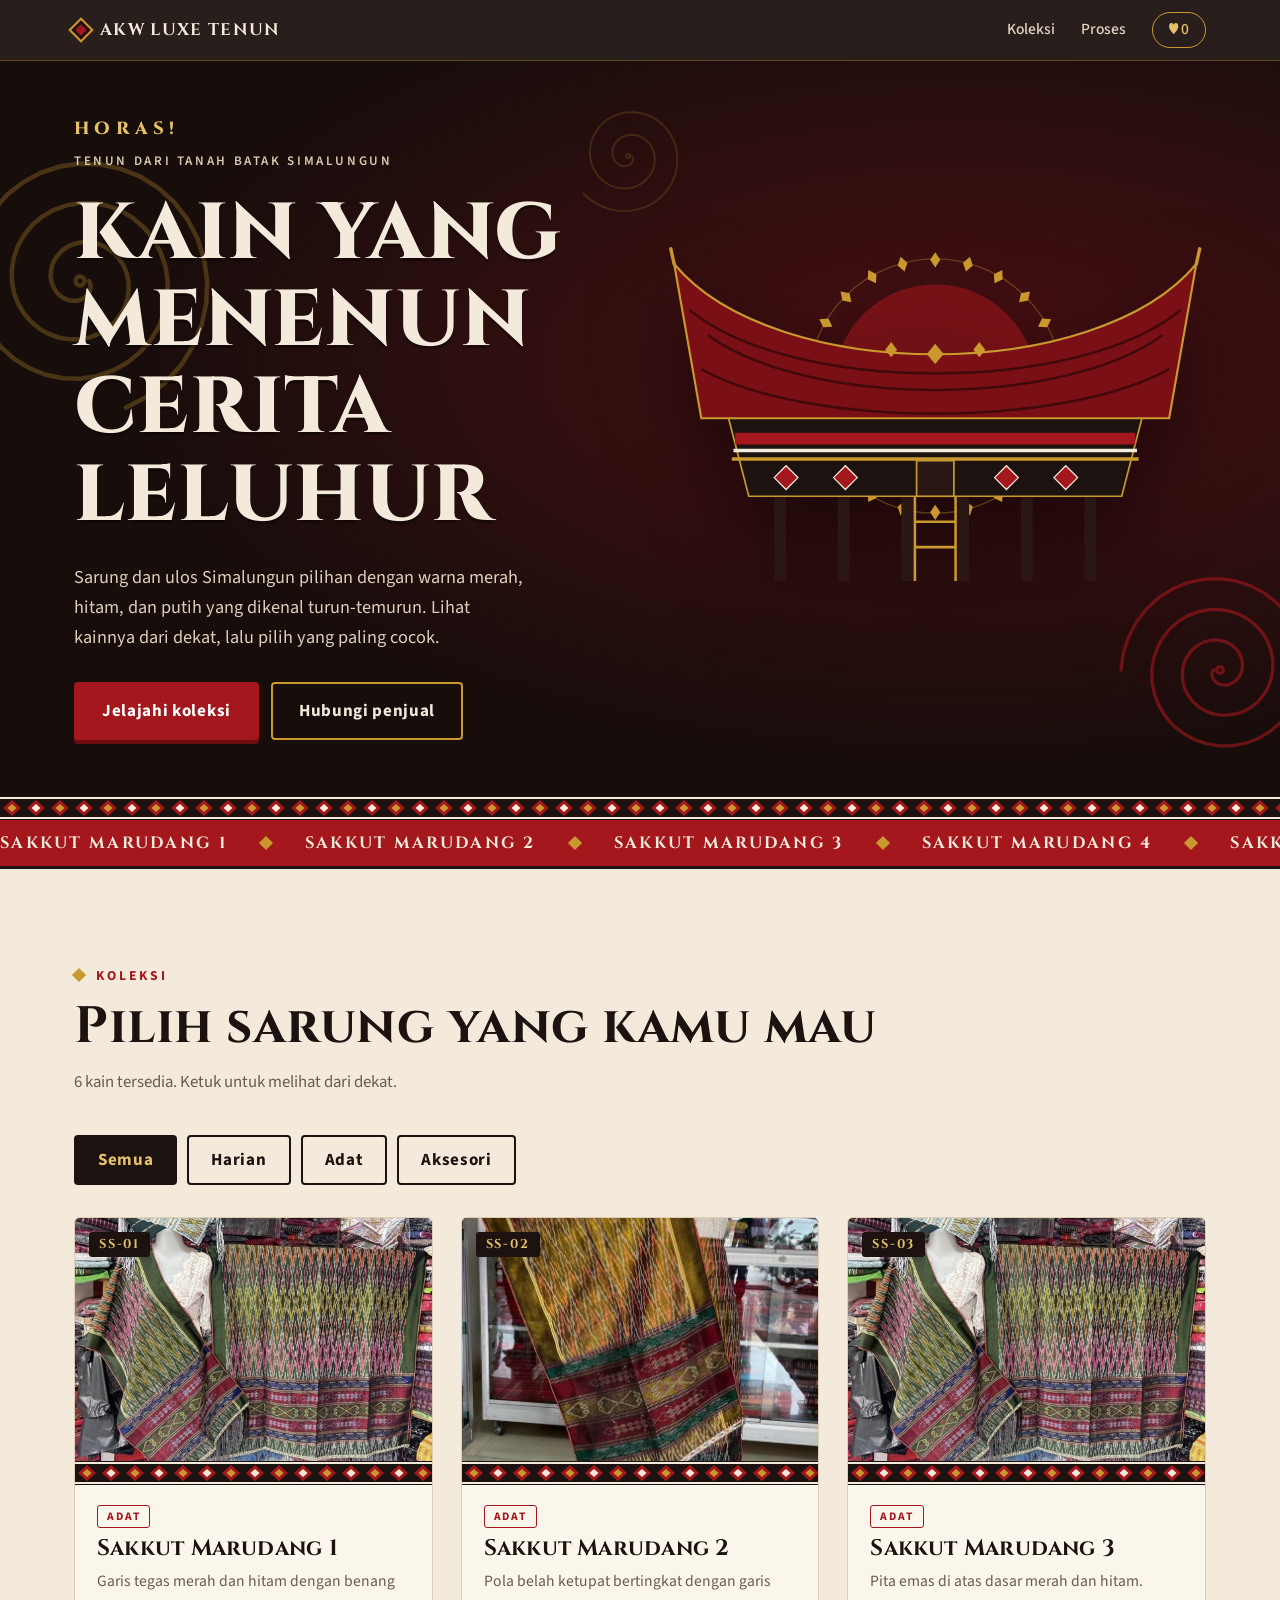
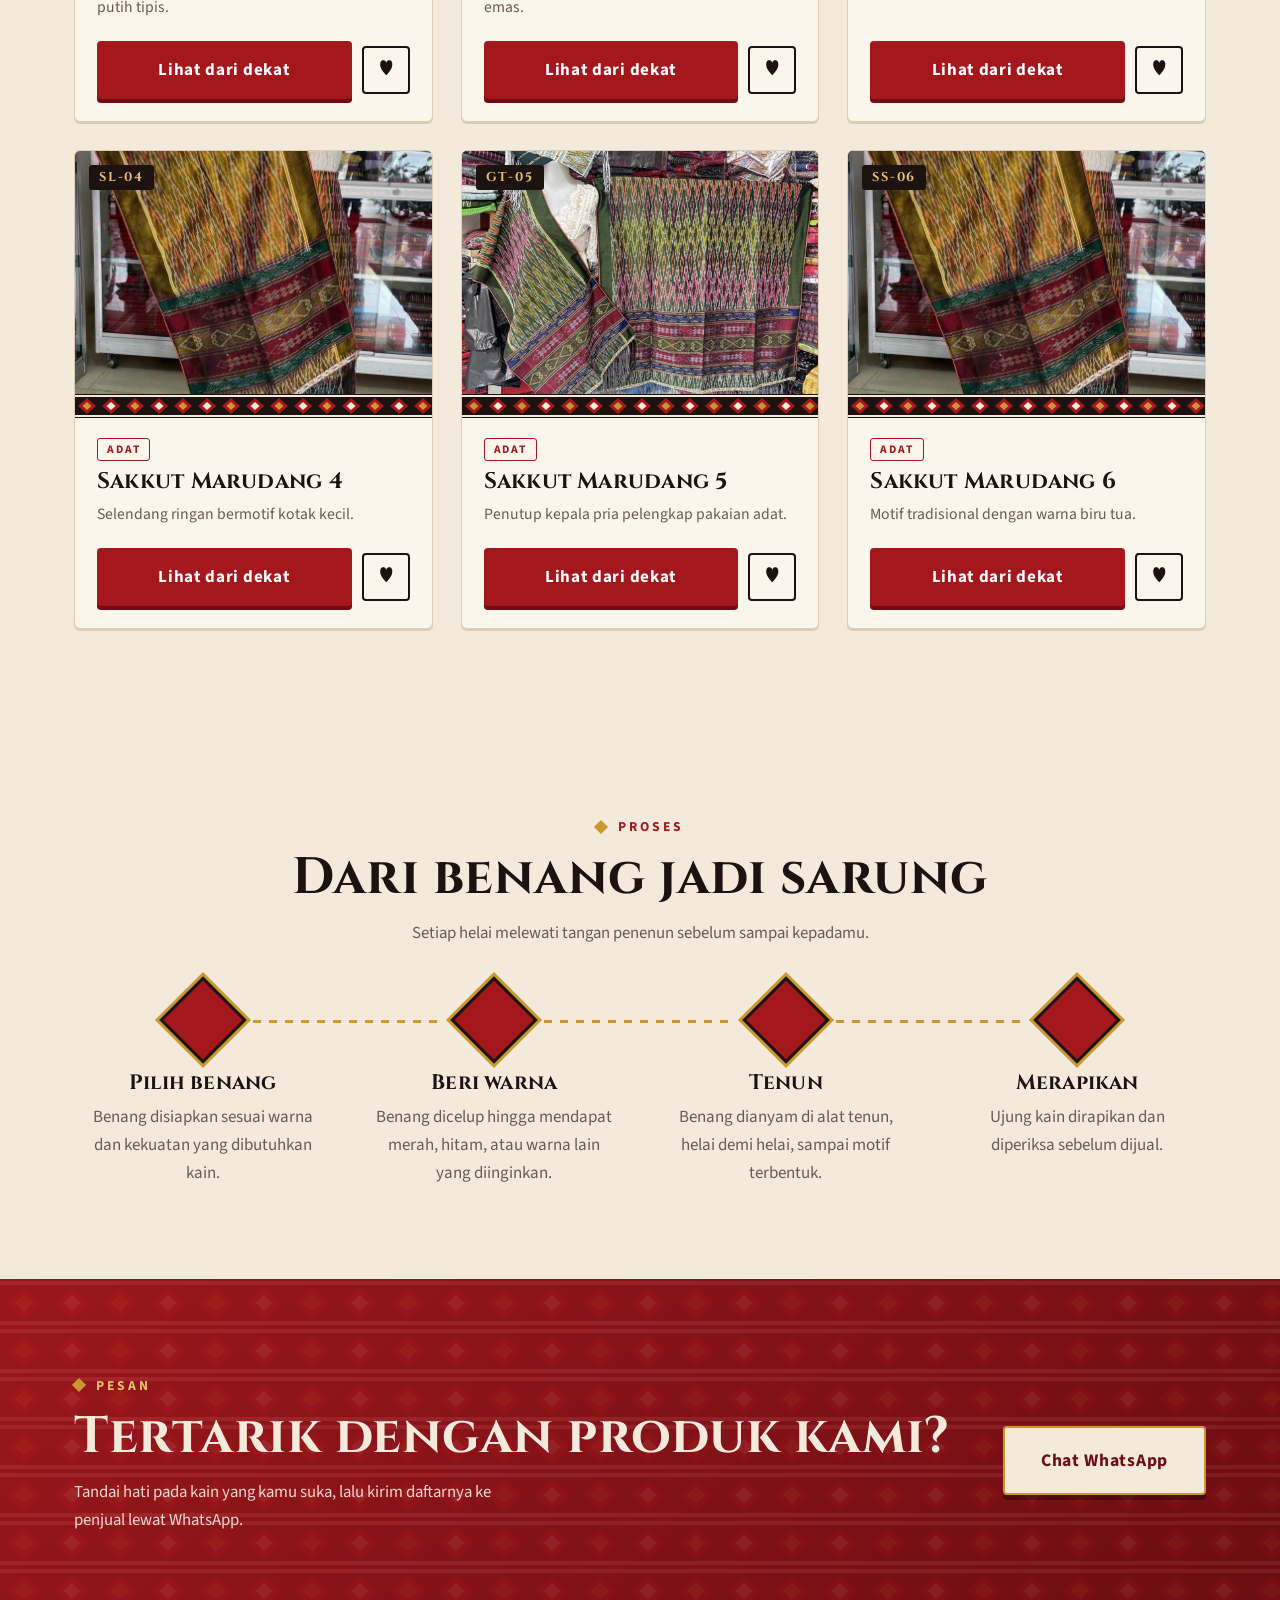
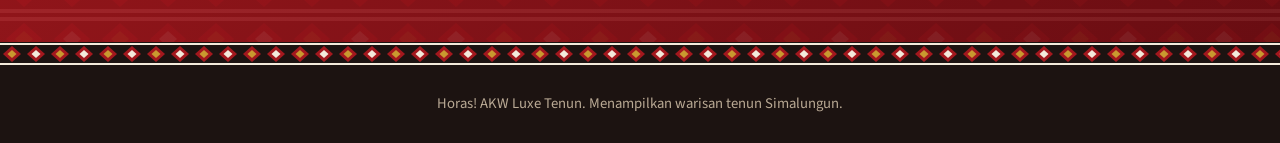
==== commit 22ec1602: "merapikan" ====
--- a/index.html
+++ b/index.html
@@ -104,7 +104,7 @@
    <li class="step"><i class="num">1</i><h3>Pilih benang</h3><p>Benang disiapkan sesuai warna dan kekuatan yang dibutuhkan kain.</p></li>
    <li class="step"><i class="num">2</i><h3>Beri warna</h3><p>Benang dicelup hingga mendapat merah, hitam, atau warna lain yang diinginkan.</p></li>
    <li class="step"><i class="num">3</i><h3>Tenun</h3><p>Benang dianyam di alat tenun, helai demi helai, sampai motif terbentuk.</p></li>
-   <li class="step"><i class="num">4</i><h3>Rapikan</h3><p>Ujung kain dirapikan dan diperiksa sebelum dijual.</p></li>
+   <li class="step"><i class="num">4</i><h3>Merapikan</h3><p>Ujung kain dirapikan dan diperiksa sebelum dijual.</p></li>
   </ol>
  </div>
 </section>
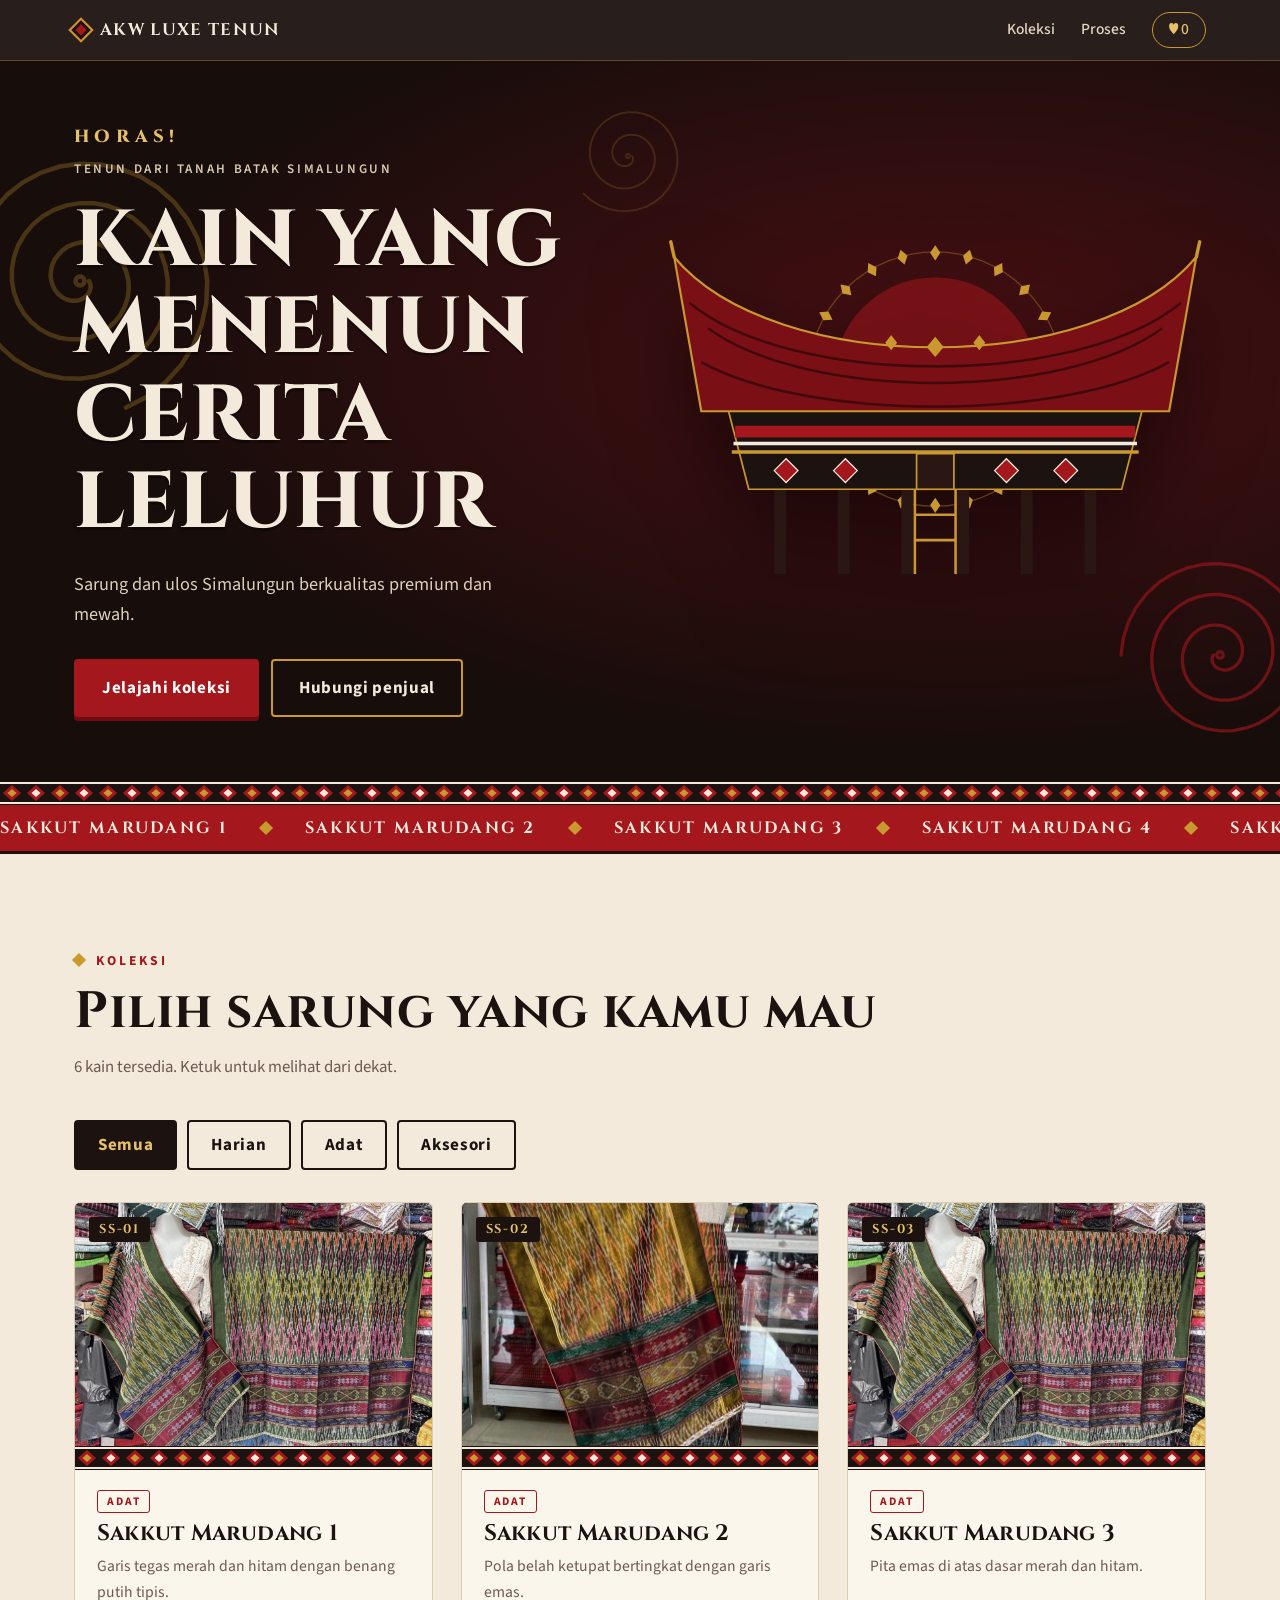
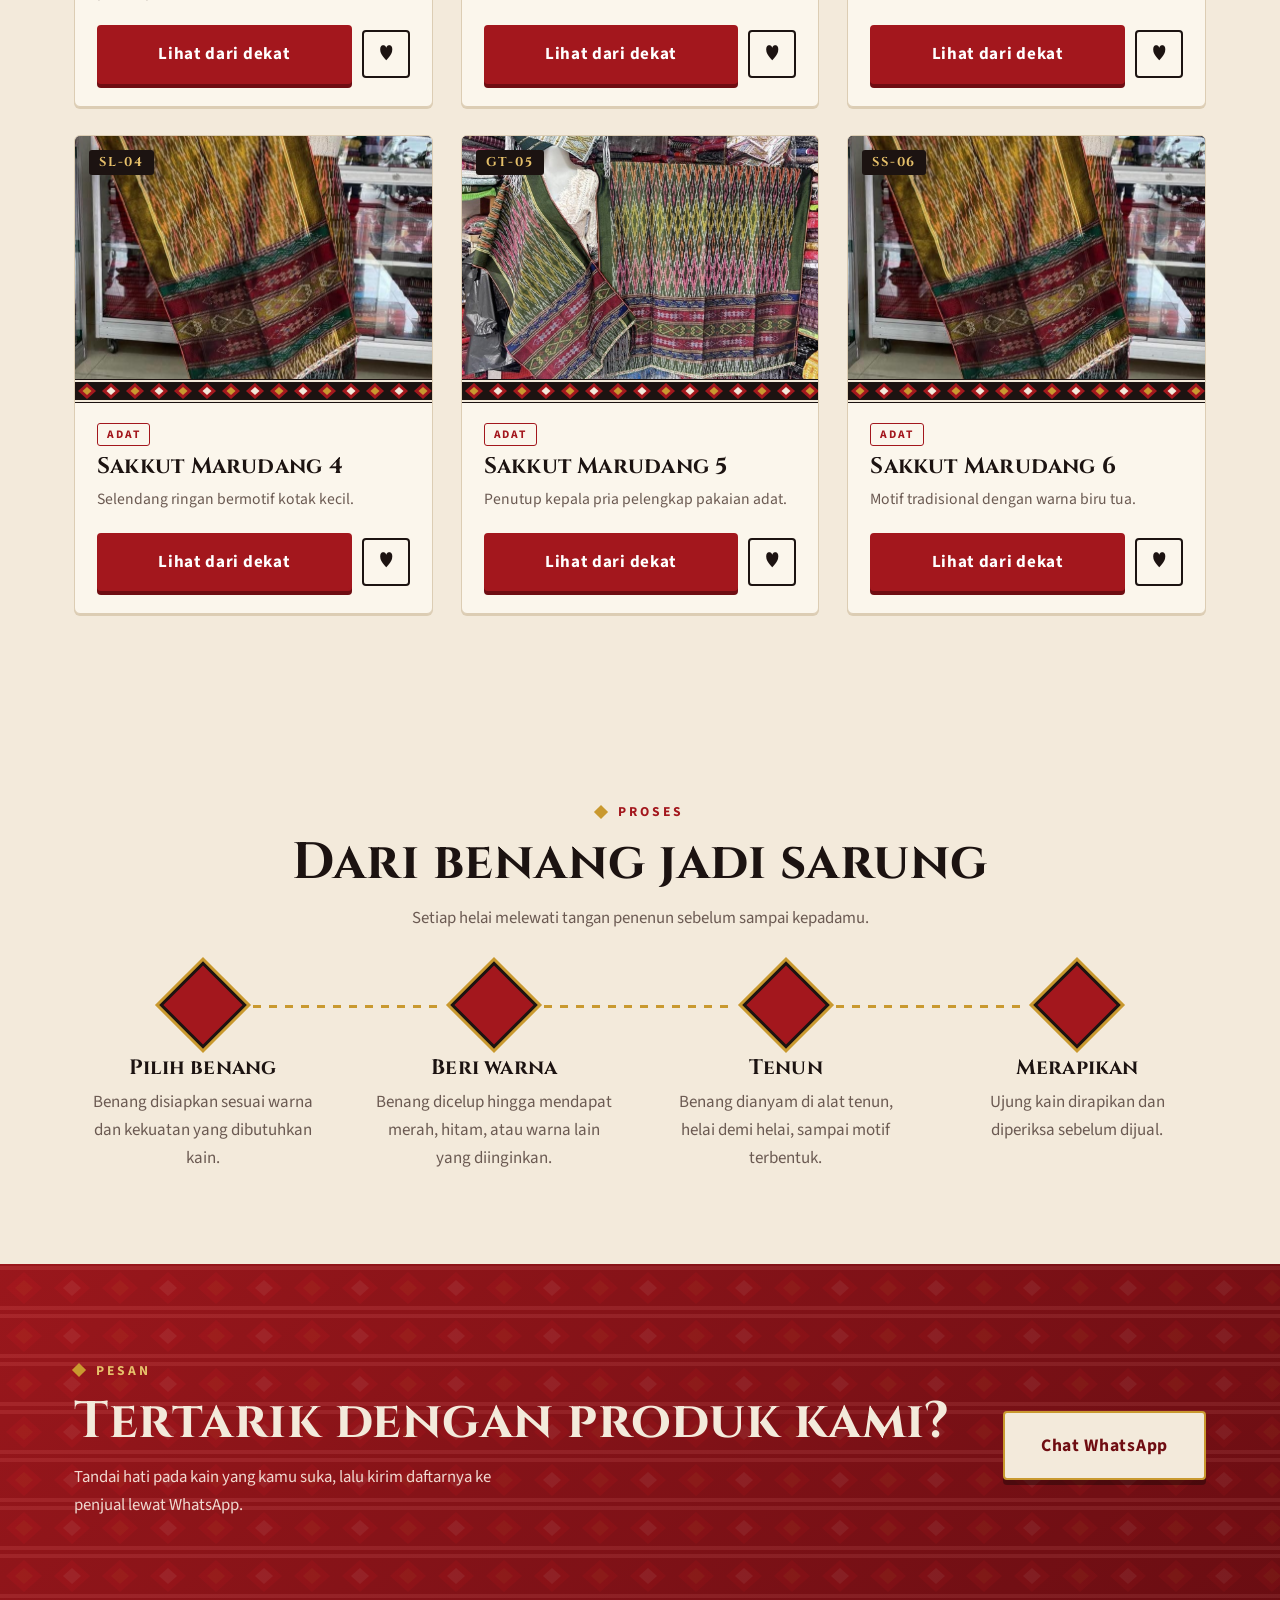
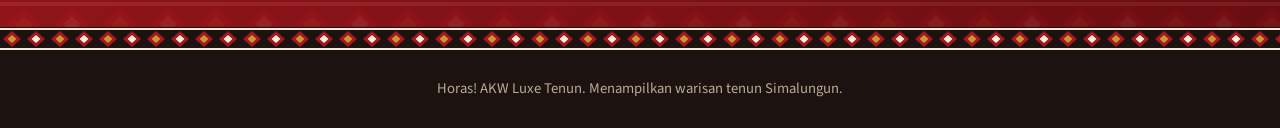
==== commit 8da0bb45: "prem" ====
--- a/index.html
+++ b/index.html
@@ -38,7 +38,7 @@
    <p class="horas">Horas!</p>
    <small>Tenun dari tanah Batak Simalungun</small>
    <h1>Kain yang menenun cerita leluhur</h1>
-   <p class="sub">Sarung dan ulos Simalungun pilihan dengan warna merah, hitam, dan putih yang dikenal turun-temurun. Lihat kainnya dari dekat, lalu pilih yang paling cocok.</p>
+   <p class="sub">Sarung dan ulos Simalungun berkualitas premium dan mewah.</p>
    <div class="btns"><a class="btn main" href="#koleksi">Jelajahi koleksi</a><a class="btn ghost" href="#kontak">Hubungi penjual</a></div>
   </div>
   <div class="hero-art" aria-hidden="true" id="art">
